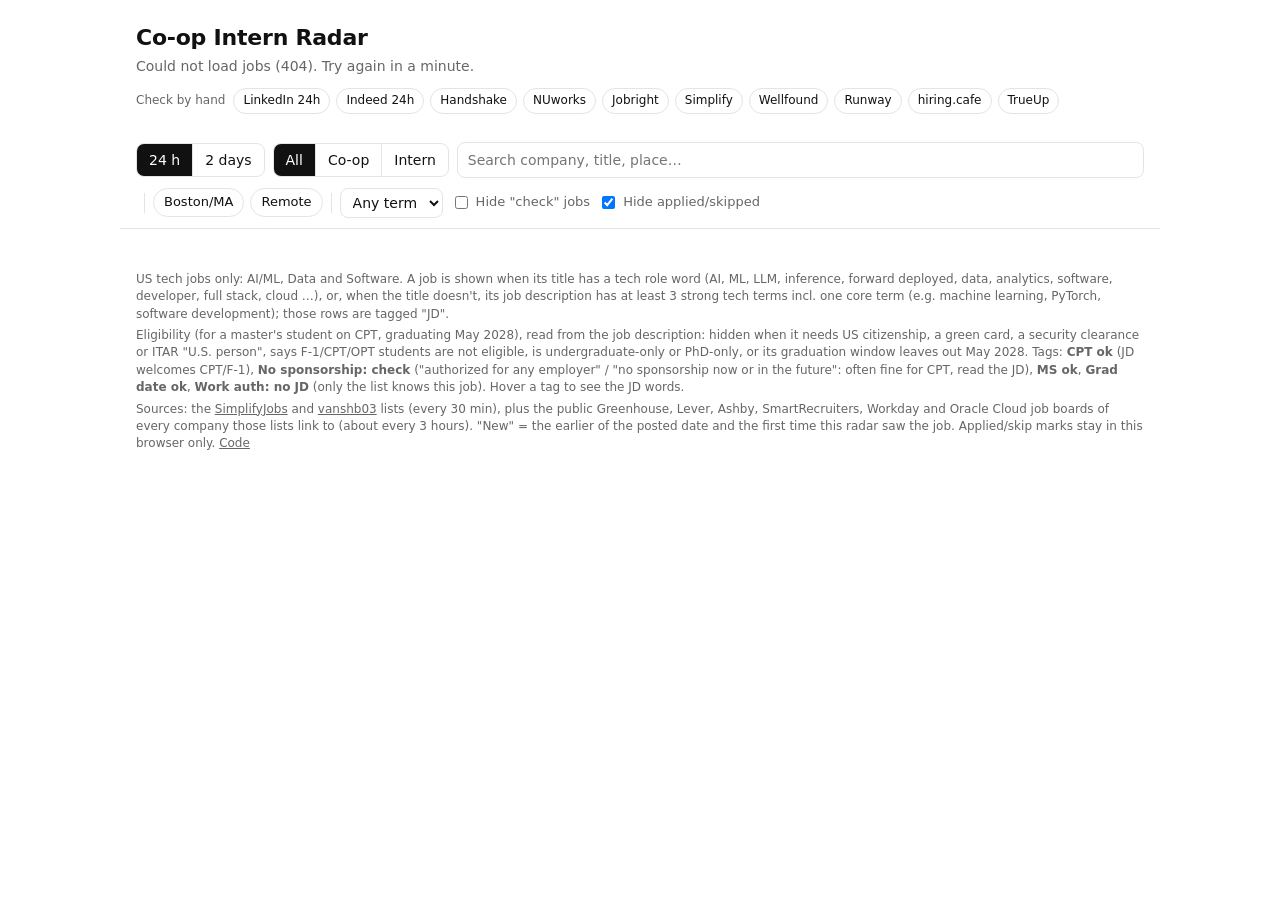
==== site/index.html @ 15f66ba5 "Eligibility filter for a master's student on CPT: citizenship/clearance, degree level, graduation da" ====
<!doctype html>
<html lang="en">
<head>
<meta charset="utf-8">
<meta name="viewport" content="width=device-width, initial-scale=1">
<title>Co-op Intern Radar</title>
<meta name="description" content="US tech (AI/ML, Data, Software) co-op and intern jobs first seen in the last 24 hours, from intern lists and company job boards.">
<link rel="stylesheet" href="style.css">
</head>
<body>
<header class="top">
  <div class="brand">
    <h1>Co-op Intern Radar</h1>
    <p class="sub" id="status">Loading…</p>
  </div>
  <nav class="quick" aria-label="Search these sites yourself">
    <span class="quick-label">Check by hand</span>
    <a href="https://www.linkedin.com/jobs/search/?keywords=co-op%20OR%20intern&location=United%20States&f_TPR=r86400&f_E=1&sortBy=DD" target="_blank" rel="noopener">LinkedIn 24h</a>
    <a href="https://www.indeed.com/jobs?q=co-op+OR+intern&l=United+States&fromage=1&sort=date" target="_blank" rel="noopener">Indeed 24h</a>
    <a href="https://app.joinhandshake.com/login?school=northeastern" target="_blank" rel="noopener">Handshake</a>
    <a href="https://northeastern-csm.symplicity.com/students/" target="_blank" rel="noopener">NUworks</a>
    <a href="https://jobright.ai/jobs" target="_blank" rel="noopener">Jobright</a>
    <a href="https://simplify.jobs/jobs?experience=Internship" target="_blank" rel="noopener">Simplify</a>
    <a href="https://wellfound.com/jobs" target="_blank" rel="noopener">Wellfound</a>
    <a href="https://app.joinrunway.io/" target="_blank" rel="noopener">Runway</a>
    <a href="https://hiring.cafe/" target="_blank" rel="noopener">hiring.cafe</a>
    <a href="https://www.trueup.io/internships" target="_blank" rel="noopener">TrueUp</a>
  </nav>
</header>

<section class="controls" aria-label="Filters">
  <div class="row">
    <div class="seg" role="group" aria-label="Time window" id="win">
      <button data-v="1" class="on">24 h</button><button data-v="2">2 days</button>
    </div>
    <div class="seg" role="group" aria-label="Type" id="kind">
      <button data-v="all" class="on">All</button><button data-v="co-op">Co-op</button><button data-v="intern">Intern</button>
    </div>
    <input id="q" type="search" placeholder="Search company, title, place…" aria-label="Search">
  </div>
  <div class="row">
    <div class="chips" id="fields" aria-label="Field"></div>
    <span class="sep"></span>
    <div class="chips" id="places" aria-label="Place">
      <button data-v="Boston/MA">Boston/MA</button><button data-v="Remote">Remote</button>
    </div>
    <span class="sep"></span>
    <select id="term" aria-label="Term"><option value="">Any term</option></select>
    <label class="tick" title="Hide jobs that say 'no sponsorship / authorized for any employer' or only hint at the degree"><input type="checkbox" id="hideCheck"> Hide "check" jobs</label>
    <label class="tick"><input type="checkbox" id="hideDone" checked> Hide applied/skipped</label>
  </div>
</section>

<main>
  <p class="count" id="count"></p>
  <ol class="jobs" id="jobs"></ol>
  <p class="empty" id="empty" hidden>No jobs match these filters in this window.</p>
</main>

<footer class="foot">
  <p id="health"></p>
  <p>US tech jobs only: AI/ML, Data and Software. A job is shown when its title has a tech role word
  (AI, ML, LLM, inference, forward deployed, data, analytics, software, developer, full stack, cloud …), or, when the
  title doesn't, its job description has at least 3 strong tech terms incl. one core term (e.g. machine learning,
  PyTorch, software development); those rows are tagged "JD".</p>
  <p>Eligibility (for a master's student on CPT, graduating May 2028), read from the job description:
  hidden when it needs US citizenship, a green card, a security clearance or ITAR "U.S. person", says F-1/CPT/OPT
  students are not eligible, is undergraduate-only or PhD-only, or its graduation window leaves out May 2028.
  Tags: <b>CPT ok</b> (JD welcomes CPT/F-1), <b>No sponsorship: check</b> ("authorized for any employer" /
  "no sponsorship now or in the future": often fine for CPT, read the JD), <b>MS ok</b>, <b>Grad date ok</b>,
  <b>Work auth: no JD</b> (only the list knows this job). Hover a tag to see the JD words.</p>
  <p>Sources: the <a href="https://github.com/SimplifyJobs/Summer2027-Internships">SimplifyJobs</a> and
  <a href="https://github.com/vanshb03/Summer2027-Internships">vanshb03</a> lists (every 30 min), plus the public
  Greenhouse, Lever, Ashby, SmartRecruiters, Workday and Oracle Cloud job boards of every company those lists link to (about every 3 hours).
  "New" = the earlier of the posted date and the first time this radar saw the job.
  Applied/skip marks stay in this browser only.
  <a href="https://github.com/dheepakkaran/coop-intern-radar">Code</a></p>
</footer>
<script src="app.js"></script>
</body>
</html>
---- site/style.css ----
:root {
  --bg: #ffffff;
  --fg: #111111;
  --muted: #666666;
  --line: #e4e4e4;
  --soft: #f4f4f4;
  --accent: #111111;
  --on-accent: #ffffff;
  --new: #0a7a3a;
  color-scheme: light;
}
@media (prefers-color-scheme: dark) {
  :root:not([data-theme="light"]) {
    --bg: #0e0e0e; --fg: #ededed; --muted: #9a9a9a; --line: #262626; --soft: #181818;
    --accent: #ededed; --on-accent: #0e0e0e; --new: #4cc07a; color-scheme: dark;
  }
  :root:not([data-theme="light"]) .tag.warn { color: #e0a84a; border-color: #8a6a2a;
  }
}
* { box-sizing: border-box; }
body {
  margin: 0; background: var(--bg); color: var(--fg);
  font: 14px/1.45 system-ui, -apple-system, "Segoe UI", Inter, Roboto, sans-serif;
}
a { color: inherit; }
.top, .controls, main, .foot { max-width: 1040px; margin: 0 auto; padding: 0 16px; }
.top { padding-top: 22px; display: flex; flex-wrap: wrap; gap: 12px 24px; align-items: flex-end; justify-content: space-between; }
h1 { font-size: 22px; margin: 0; letter-spacing: -0.01em; }
.sub { margin: 2px 0 0; color: var(--muted); }
.quick { display: flex; flex-wrap: wrap; gap: 6px; align-items: center; }
.quick-label { color: var(--muted); font-size: 12px; margin-right: 2px; }
.quick a { font-size: 12px; text-decoration: none; border: 1px solid var(--line); border-radius: 999px; padding: 3px 9px; }
.quick a:hover { border-color: var(--fg); }

.controls { margin-top: 18px; display: grid; gap: 10px; position: sticky; top: 0; background: var(--bg); padding-top: 10px; padding-bottom: 10px; border-bottom: 1px solid var(--line); z-index: 2; }
.row { display: flex; flex-wrap: wrap; gap: 8px; align-items: center; }
.seg { display: inline-flex; border: 1px solid var(--line); border-radius: 8px; overflow: hidden; }
.seg button { border: 0; background: transparent; color: var(--fg); padding: 6px 12px; font: inherit; cursor: pointer; }
.seg button + button { border-left: 1px solid var(--line); }
.seg button.on { background: var(--accent); color: var(--on-accent); }
.chips { display: flex; flex-wrap: wrap; gap: 6px; }
.chips button { border: 1px solid var(--line); background: transparent; color: var(--fg); border-radius: 999px; padding: 4px 10px; font: inherit; font-size: 13px; cursor: pointer; }
.chips button.on { background: var(--accent); color: var(--on-accent); border-color: var(--accent); }
.sep { width: 1px; height: 20px; background: var(--line); }
#q { flex: 1 1 220px; min-width: 0; padding: 7px 10px; border: 1px solid var(--line); border-radius: 8px; background: var(--bg); color: var(--fg); font: inherit; }
select { padding: 5px 8px; border: 1px solid var(--line); border-radius: 8px; background: var(--bg); color: var(--fg); font: inherit; }
.tick { display: inline-flex; gap: 5px; align-items: center; color: var(--muted); font-size: 13px; }

.count { color: var(--muted); margin: 14px 0 6px; }
.jobs { list-style: none; margin: 0; padding: 0; }
.job { display: grid; grid-template-columns: 1fr auto; gap: 4px 16px; padding: 12px 0; border-bottom: 1px solid var(--line); }
.job.done { opacity: 0.45; }
.job .t { font-weight: 600; text-decoration: none; }
.job .t:hover { text-decoration: underline; }
.job .c { font-weight: 500; }
.job .meta { color: var(--muted); font-size: 13px; display: flex; flex-wrap: wrap; gap: 4px 10px; }
.tag { display: inline-block; font-size: 11px; padding: 1px 7px; border-radius: 999px; background: var(--soft); border: 1px solid var(--line); }
.tag.jd { border-style: dashed; }
.tag.good { color: var(--new); border-color: var(--new); background: transparent; }
.tag.warn { color: #a15c00; border-color: #d9a441; background: transparent; }
.tag.unk { color: var(--muted); border-style: dotted; background: transparent; }
.tag.coop { background: var(--accent); color: var(--on-accent); border-color: var(--accent); }
.age { font-variant-numeric: tabular-nums; }
.age.fresh { color: var(--new); font-weight: 600; }
.acts { display: flex; gap: 6px; align-items: start; }
.acts button { border: 1px solid var(--line); background: transparent; color: var(--fg); border-radius: 6px; padding: 3px 8px; font: inherit; font-size: 12px; cursor: pointer; }
.acts button.on { background: var(--accent); color: var(--on-accent); border-color: var(--accent); }
.empty { color: var(--muted); padding: 30px 0; text-align: center; }
.foot { color: var(--muted); font-size: 12px; padding-top: 24px; padding-bottom: 40px; }
.foot p { margin: 4px 0; }

@media (max-width: 640px) {
  .job { grid-template-columns: 1fr; }
  .controls { position: static; }
  .sep { display: none; }
}
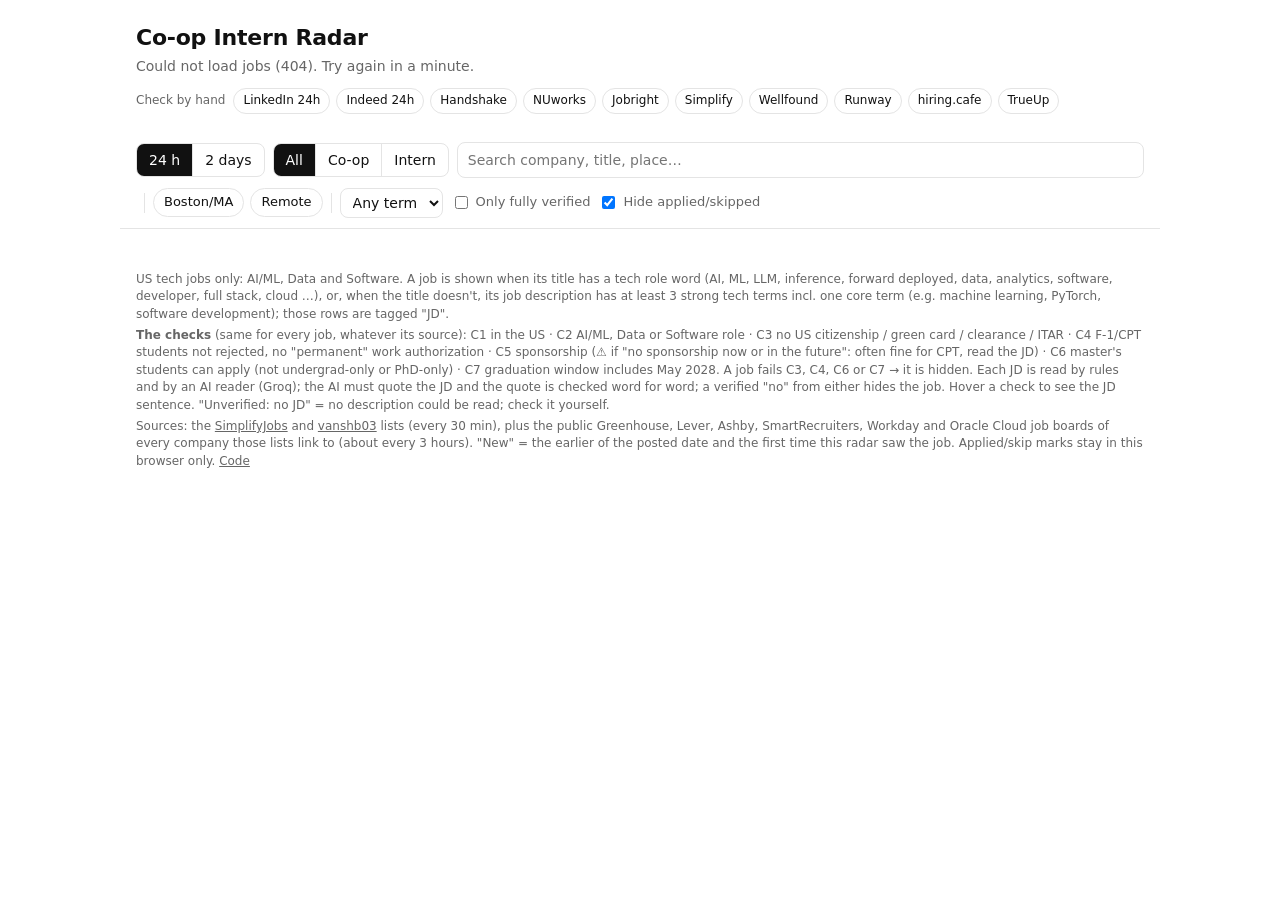
==== commit effbdf4a: "Standard five checks with evidence quotes, AI second reader (Groq, quote-verified), dev/test gold se" ====
--- a/site/index.html
+++ b/site/index.html
@@ -46,7 +46,7 @@
     </div>
     <span class="sep"></span>
     <select id="term" aria-label="Term"><option value="">Any term</option></select>
-    <label class="tick" title="Hide jobs that say 'no sponsorship / authorized for any employer' or only hint at the degree"><input type="checkbox" id="hideCheck"> Hide "check" jobs</label>
+    <label class="tick" title="Show only jobs whose five checks all came back clean (no ⚠, no reader disagreement, JD read)"><input type="checkbox" id="hideCheck"> Only fully verified</label>
     <label class="tick"><input type="checkbox" id="hideDone" checked> Hide applied/skipped</label>
   </div>
 </section>
@@ -63,12 +63,13 @@
   (AI, ML, LLM, inference, forward deployed, data, analytics, software, developer, full stack, cloud …), or, when the
   title doesn't, its job description has at least 3 strong tech terms incl. one core term (e.g. machine learning,
   PyTorch, software development); those rows are tagged "JD".</p>
-  <p>Eligibility (for a master's student on CPT, graduating May 2028), read from the job description:
-  hidden when it needs US citizenship, a green card, a security clearance or ITAR "U.S. person", says F-1/CPT/OPT
-  students are not eligible, is undergraduate-only or PhD-only, or its graduation window leaves out May 2028.
-  Tags: <b>CPT ok</b> (JD welcomes CPT/F-1), <b>No sponsorship: check</b> ("authorized for any employer" /
-  "no sponsorship now or in the future": often fine for CPT, read the JD), <b>MS ok</b>, <b>Grad date ok</b>,
-  <b>Work auth: no JD</b> (only the list knows this job). Hover a tag to see the JD words.</p>
+  <p><b>The checks</b> (same for every job, whatever its source): C1 in the US · C2 AI/ML, Data or Software role ·
+  C3 no US citizenship / green card / clearance / ITAR · C4 F-1/CPT students not rejected, no "permanent" work
+  authorization · C5 sponsorship (⚠ if "no sponsorship now or in the future": often fine for CPT, read the JD) ·
+  C6 master's students can apply (not undergrad-only or PhD-only) · C7 graduation window includes May 2028.
+  A job fails C3, C4, C6 or C7 → it is hidden. Each JD is read by rules and by an AI reader (Groq); the AI must quote
+  the JD and the quote is checked word for word; a verified "no" from either hides the job. Hover a check to see the
+  JD sentence. "Unverified: no JD" = no description could be read; check it yourself.</p>
   <p>Sources: the <a href="https://github.com/SimplifyJobs/Summer2027-Internships">SimplifyJobs</a> and
   <a href="https://github.com/vanshb03/Summer2027-Internships">vanshb03</a> lists (every 30 min), plus the public
   Greenhouse, Lever, Ashby, SmartRecruiters, Workday and Oracle Cloud job boards of every company those lists link to (about every 3 hours).
--- a/site/style.css
+++ b/site/style.css
@@ -58,6 +58,10 @@
 .tag.jd { border-style: dashed; }
 .tag.good { color: var(--new); border-color: var(--new); background: transparent; }
 .tag.warn { color: #a15c00; border-color: #d9a441; background: transparent; }
+.tag.chk { background: transparent; }
+.tag.chk.ok { color: var(--muted); }
+.tag.chk.dis { border-style: dashed; }
+.tag.ai { background: transparent; border-color: var(--fg); }
 .tag.unk { color: var(--muted); border-style: dotted; background: transparent; }
 .tag.coop { background: var(--accent); color: var(--on-accent); border-color: var(--accent); }
 .age { font-variant-numeric: tabular-nums; }
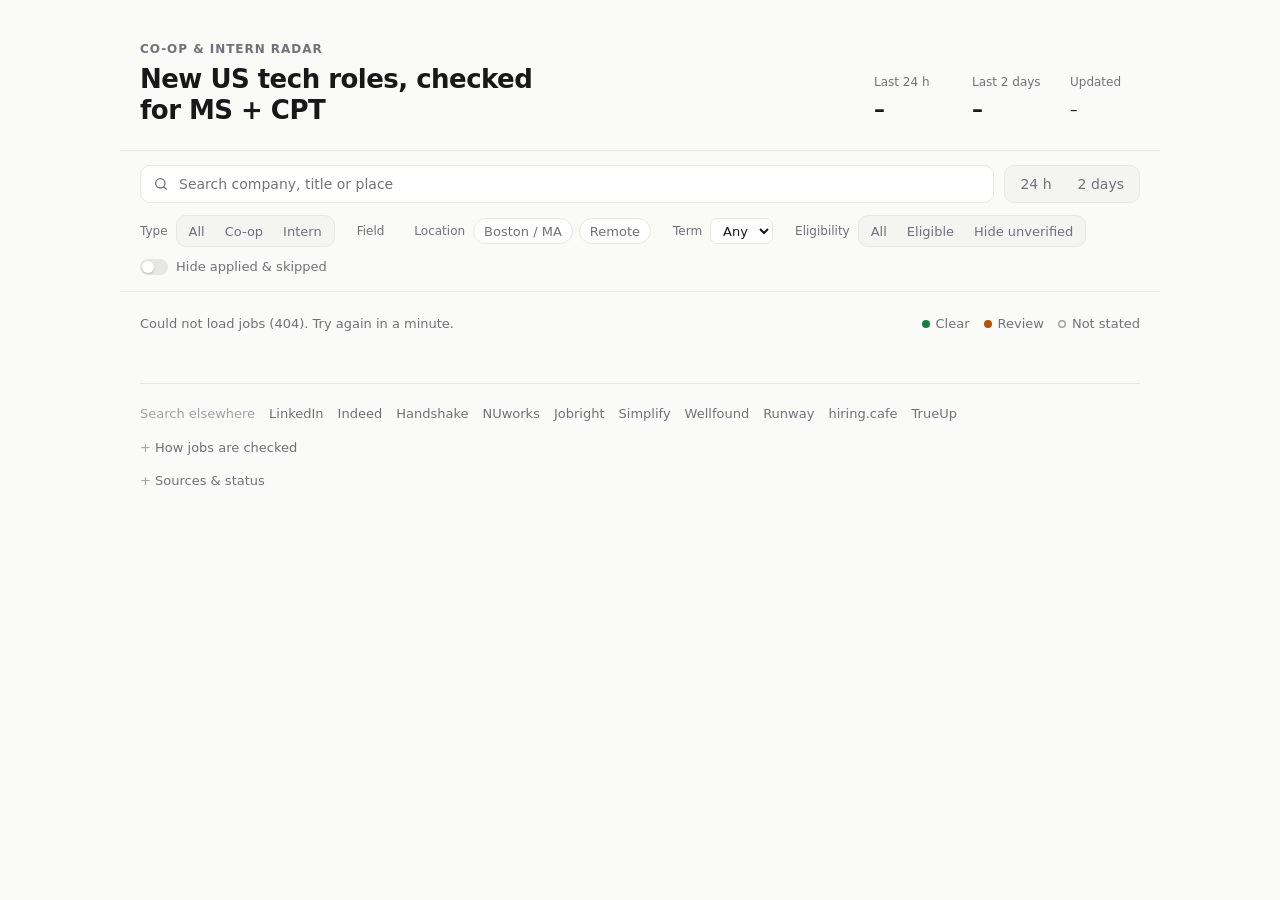
==== commit 12a726e4: "Minimal redesign with grouped checks (work authorization, education) and per-job details; cascade co" ====
--- a/site/index.html
+++ b/site/index.html
@@ -4,79 +4,93 @@
 <meta charset="utf-8">
 <meta name="viewport" content="width=device-width, initial-scale=1">
 <title>Co-op Intern Radar</title>
-<meta name="description" content="US tech (AI/ML, Data, Software) co-op and intern jobs first seen in the last 24 hours, from intern lists and company job boards.">
+<meta name="description" content="US tech co-op and intern jobs first seen in the last 24 hours, checked for a master's student on CPT.">
 <link rel="stylesheet" href="style.css">
 </head>
 <body>
-<header class="top">
-  <div class="brand">
-    <h1>Co-op Intern Radar</h1>
-    <p class="sub" id="status">Loading…</p>
-  </div>
-  <nav class="quick" aria-label="Search these sites yourself">
-    <span class="quick-label">Check by hand</span>
-    <a href="https://www.linkedin.com/jobs/search/?keywords=co-op%20OR%20intern&location=United%20States&f_TPR=r86400&f_E=1&sortBy=DD" target="_blank" rel="noopener">LinkedIn 24h</a>
-    <a href="https://www.indeed.com/jobs?q=co-op+OR+intern&l=United+States&fromage=1&sort=date" target="_blank" rel="noopener">Indeed 24h</a>
-    <a href="https://app.joinhandshake.com/login?school=northeastern" target="_blank" rel="noopener">Handshake</a>
-    <a href="https://northeastern-csm.symplicity.com/students/" target="_blank" rel="noopener">NUworks</a>
-    <a href="https://jobright.ai/jobs" target="_blank" rel="noopener">Jobright</a>
-    <a href="https://simplify.jobs/jobs?experience=Internship" target="_blank" rel="noopener">Simplify</a>
-    <a href="https://wellfound.com/jobs" target="_blank" rel="noopener">Wellfound</a>
-    <a href="https://app.joinrunway.io/" target="_blank" rel="noopener">Runway</a>
-    <a href="https://hiring.cafe/" target="_blank" rel="noopener">hiring.cafe</a>
-    <a href="https://www.trueup.io/internships" target="_blank" rel="noopener">TrueUp</a>
-  </nav>
-</header>
+<div class="wrap">
+  <header class="head">
+    <div class="brand">
+      <p class="eyebrow">Co-op &amp; Intern Radar</p>
+      <h1>New US tech roles, checked for MS&nbsp;+&nbsp;CPT</h1>
+    </div>
+    <dl class="stats" id="stats" aria-live="polite">
+      <div><dt>Last 24 h</dt><dd id="s24">–</dd></div>
+      <div><dt>Last 2 days</dt><dd id="s48">–</dd></div>
+      <div><dt>Updated</dt><dd id="supd">–</dd></div>
+    </dl>
+  </header>
 
-<section class="controls" aria-label="Filters">
-  <div class="row">
-    <div class="seg" role="group" aria-label="Time window" id="win">
-      <button data-v="1" class="on">24 h</button><button data-v="2">2 days</button>
+  <section class="bar" aria-label="Filters">
+    <div class="bar-top">
+      <label class="search">
+        <svg viewBox="0 0 24 24" aria-hidden="true"><circle cx="11" cy="11" r="7"/><path d="m20 20-3.5-3.5"/></svg>
+        <input id="q" type="search" placeholder="Search company, title or place" aria-label="Search">
+      </label>
+      <div class="seg" id="win" role="group" aria-label="Time window">
+        <button data-v="1">24 h</button><button data-v="2">2 days</button>
+      </div>
     </div>
-    <div class="seg" role="group" aria-label="Type" id="kind">
-      <button data-v="all" class="on">All</button><button data-v="co-op">Co-op</button><button data-v="intern">Intern</button>
+    <div class="groups">
+      <div class="group"><span class="glabel">Type</span>
+        <div class="seg sm" id="kind" role="group" aria-label="Type">
+          <button data-v="all">All</button><button data-v="co-op">Co-op</button><button data-v="intern">Intern</button>
+        </div>
+      </div>
+      <div class="group"><span class="glabel">Field</span><div class="chips" id="fields"></div></div>
+      <div class="group"><span class="glabel">Location</span>
+        <div class="chips" id="places"><button data-v="Boston/MA">Boston / MA</button><button data-v="Remote">Remote</button></div>
+      </div>
+      <div class="group"><span class="glabel">Term</span>
+        <select id="term" aria-label="Term"><option value="">Any</option></select>
+      </div>
+      <div class="group"><span class="glabel">Eligibility</span>
+        <div class="seg sm" id="elig" role="group" aria-label="Eligibility">
+          <button data-v="all">All</button><button data-v="eligible">Eligible</button><button data-v="known">Hide unverified</button>
+        </div>
+      </div>
+      <label class="toggle"><input type="checkbox" id="hideDone"><span></span>Hide applied &amp; skipped</label>
     </div>
-    <input id="q" type="search" placeholder="Search company, title, place…" aria-label="Search">
-  </div>
-  <div class="row">
-    <div class="chips" id="fields" aria-label="Field"></div>
-    <span class="sep"></span>
-    <div class="chips" id="places" aria-label="Place">
-      <button data-v="Boston/MA">Boston/MA</button><button data-v="Remote">Remote</button>
-    </div>
-    <span class="sep"></span>
-    <select id="term" aria-label="Term"><option value="">Any term</option></select>
-    <label class="tick" title="Show only jobs whose five checks all came back clean (no ⚠, no reader disagreement, JD read)"><input type="checkbox" id="hideCheck"> Only fully verified</label>
-    <label class="tick"><input type="checkbox" id="hideDone" checked> Hide applied/skipped</label>
-  </div>
-</section>
+  </section>
 
-<main>
-  <p class="count" id="count"></p>
-  <ol class="jobs" id="jobs"></ol>
-  <p class="empty" id="empty" hidden>No jobs match these filters in this window.</p>
-</main>
+  <main>
+    <div class="listhead"><p id="count"></p><p class="legend">
+      <span><i class="dot ok"></i>Clear</span><span><i class="dot warn"></i>Review</span><span><i class="dot unk"></i>Not stated</span>
+    </p></div>
+    <ol class="jobs" id="jobs"></ol>
+    <p class="empty" id="empty" hidden>No jobs match these filters.</p>
+  </main>
 
-<footer class="foot">
-  <p id="health"></p>
-  <p>US tech jobs only: AI/ML, Data and Software. A job is shown when its title has a tech role word
-  (AI, ML, LLM, inference, forward deployed, data, analytics, software, developer, full stack, cloud …), or, when the
-  title doesn't, its job description has at least 3 strong tech terms incl. one core term (e.g. machine learning,
-  PyTorch, software development); those rows are tagged "JD".</p>
-  <p><b>The checks</b> (same for every job, whatever its source): C1 in the US · C2 AI/ML, Data or Software role ·
-  C3 no US citizenship / green card / clearance / ITAR · C4 F-1/CPT students not rejected, no "permanent" work
-  authorization · C5 sponsorship (⚠ if "no sponsorship now or in the future": often fine for CPT, read the JD) ·
-  C6 master's students can apply (not undergrad-only or PhD-only) · C7 graduation window includes May 2028.
-  A job fails C3, C4, C6 or C7 → it is hidden. Each JD is read by rules and by an AI reader (Groq); the AI must quote
-  the JD and the quote is checked word for word; a verified "no" from either hides the job. Hover a check to see the
-  JD sentence. "Unverified: no JD" = no description could be read; check it yourself.</p>
-  <p>Sources: the <a href="https://github.com/SimplifyJobs/Summer2027-Internships">SimplifyJobs</a> and
-  <a href="https://github.com/vanshb03/Summer2027-Internships">vanshb03</a> lists (every 30 min), plus the public
-  Greenhouse, Lever, Ashby, SmartRecruiters, Workday and Oracle Cloud job boards of every company those lists link to (about every 3 hours).
-  "New" = the earlier of the posted date and the first time this radar saw the job.
-  Applied/skip marks stay in this browser only.
-  <a href="https://github.com/dheepakkaran/coop-intern-radar">Code</a></p>
-</footer>
+  <footer class="foot">
+    <nav class="elsewhere" aria-label="Search other sites">
+      <span>Search elsewhere</span>
+      <a href="https://www.linkedin.com/jobs/search/?keywords=co-op%20OR%20intern&location=United%20States&f_TPR=r86400&f_E=1&sortBy=DD" target="_blank" rel="noopener">LinkedIn</a>
+      <a href="https://www.indeed.com/jobs?q=co-op+OR+intern&l=United+States&fromage=1&sort=date" target="_blank" rel="noopener">Indeed</a>
+      <a href="https://app.joinhandshake.com/login?school=northeastern" target="_blank" rel="noopener">Handshake</a>
+      <a href="https://northeastern-csm.symplicity.com/students/" target="_blank" rel="noopener">NUworks</a>
+      <a href="https://jobright.ai/jobs" target="_blank" rel="noopener">Jobright</a>
+      <a href="https://simplify.jobs/jobs?experience=Internship" target="_blank" rel="noopener">Simplify</a>
+      <a href="https://wellfound.com/jobs" target="_blank" rel="noopener">Wellfound</a>
+      <a href="https://app.joinrunway.io/" target="_blank" rel="noopener">Runway</a>
+      <a href="https://hiring.cafe/" target="_blank" rel="noopener">hiring.cafe</a>
+      <a href="https://www.trueup.io/internships" target="_blank" rel="noopener">TrueUp</a>
+    </nav>
+    <details>
+      <summary>How jobs are checked</summary>
+      <div class="how">
+        <div><h3>Scope</h3><p>US locations only. AI/ML, Data and Software roles: a tech word in the title, or strong tech terms in the job description. First seen in the last 24 hours or 2 days.</p></div>
+        <div><h3>Work authorization</h3><p><b>Citizenship</b> no US citizenship, green card, clearance or ITAR "U.S. person". <b>CPT / F-1</b> not rejected, no "permanent" authorization. <b>Sponsorship</b> "no sponsorship now or in the future" is flagged for review: often fine for CPT.</p></div>
+        <div><h3>Education</h3><p><b>Degree</b> master's students can apply (not undergraduate-only or PhD-only). <b>Graduation</b> any stated window includes May 2028.</p></div>
+        <div><h3>Readers</h3><p>Rules read every description; an AI reader quotes the description and each quote is checked word for word. A failed citizenship, CPT, degree or graduation check hides the job. Open <b>Details</b> on a job to see the sentence behind each check.</p></div>
+      </div>
+    </details>
+    <details>
+      <summary>Sources &amp; status</summary>
+      <p id="health" class="health"></p>
+      <p class="health">Lists: <a href="https://github.com/SimplifyJobs/Summer2027-Internships">SimplifyJobs</a>, <a href="https://github.com/vanshb03/Summer2027-Internships">vanshb03</a> (every 30 min). Company boards: Greenhouse, Lever, Ashby, SmartRecruiters, Workday, Oracle Cloud (every ~3 h). Save / Applied / Skip stay in this browser. <a href="https://github.com/dheepakkaran/coop-intern-radar">Code</a></p>
+    </details>
+  </footer>
+</div>
 <script src="app.js"></script>
 </body>
 </html>
--- a/site/style.css
+++ b/site/style.css
@@ -1,80 +1,162 @@
 :root {
-  --bg: #ffffff;
-  --fg: #111111;
-  --muted: #666666;
-  --line: #e4e4e4;
-  --soft: #f4f4f4;
-  --accent: #111111;
+  --bg: #fafaf9;
+  --panel: #ffffff;
+  --fg: #18181b;
+  --muted: #71717a;
+  --faint: #a1a1aa;
+  --line: #e7e7e4;
+  --soft: #f4f4f2;
+  --accent: #18181b;
   --on-accent: #ffffff;
-  --new: #0a7a3a;
+  --ok: #15803d;
+  --ok-bg: #f0fdf4;
+  --warn: #b45309;
+  --warn-bg: #fffbeb;
+  --unk: #a1a1aa;
+  --radius: 10px;
   color-scheme: light;
 }
 @media (prefers-color-scheme: dark) {
   :root:not([data-theme="light"]) {
-    --bg: #0e0e0e; --fg: #ededed; --muted: #9a9a9a; --line: #262626; --soft: #181818;
-    --accent: #ededed; --on-accent: #0e0e0e; --new: #4cc07a; color-scheme: dark;
-  }
-  :root:not([data-theme="light"]) .tag.warn { color: #e0a84a; border-color: #8a6a2a;
+    --bg: #0c0c0d; --panel: #141416; --fg: #f4f4f5; --muted: #a1a1aa; --faint: #71717a; --line: #26262a;
+    --soft: #1c1c20; --accent: #f4f4f5; --on-accent: #0c0c0d; --ok: #4ade80; --ok-bg: #0f2418;
+    --warn: #fbbf24; --warn-bg: #2a1f0a; --unk: #52525b; color-scheme: dark;
   }
 }
+:root[data-theme="dark"] {
+  --bg: #0c0c0d; --panel: #141416; --fg: #f4f4f5; --muted: #a1a1aa; --faint: #71717a; --line: #26262a;
+  --soft: #1c1c20; --accent: #f4f4f5; --on-accent: #0c0c0d; --ok: #4ade80; --ok-bg: #0f2418;
+  --warn: #fbbf24; --warn-bg: #2a1f0a; --unk: #52525b; color-scheme: dark;
+}
+
 * { box-sizing: border-box; }
+html { -webkit-text-size-adjust: 100%; }
 body {
   margin: 0; background: var(--bg); color: var(--fg);
-  font: 14px/1.45 system-ui, -apple-system, "Segoe UI", Inter, Roboto, sans-serif;
+  font: 14px/1.5 Inter, ui-sans-serif, system-ui, -apple-system, "Segoe UI", Roboto, sans-serif;
+  -webkit-font-smoothing: antialiased;
 }
 a { color: inherit; }
-.top, .controls, main, .foot { max-width: 1040px; margin: 0 auto; padding: 0 16px; }
-.top { padding-top: 22px; display: flex; flex-wrap: wrap; gap: 12px 24px; align-items: flex-end; justify-content: space-between; }
-h1 { font-size: 22px; margin: 0; letter-spacing: -0.01em; }
-.sub { margin: 2px 0 0; color: var(--muted); }
-.quick { display: flex; flex-wrap: wrap; gap: 6px; align-items: center; }
-.quick-label { color: var(--muted); font-size: 12px; margin-right: 2px; }
-.quick a { font-size: 12px; text-decoration: none; border: 1px solid var(--line); border-radius: 999px; padding: 3px 9px; }
-.quick a:hover { border-color: var(--fg); }
+button, input, select { font: inherit; color: inherit; }
+.wrap { max-width: 1040px; margin: 0 auto; padding: 0 20px; }
 
-.controls { margin-top: 18px; display: grid; gap: 10px; position: sticky; top: 0; background: var(--bg); padding-top: 10px; padding-bottom: 10px; border-bottom: 1px solid var(--line); z-index: 2; }
-.row { display: flex; flex-wrap: wrap; gap: 8px; align-items: center; }
-.seg { display: inline-flex; border: 1px solid var(--line); border-radius: 8px; overflow: hidden; }
-.seg button { border: 0; background: transparent; color: var(--fg); padding: 6px 12px; font: inherit; cursor: pointer; }
-.seg button + button { border-left: 1px solid var(--line); }
-.seg button.on { background: var(--accent); color: var(--on-accent); }
-.chips { display: flex; flex-wrap: wrap; gap: 6px; }
-.chips button { border: 1px solid var(--line); background: transparent; color: var(--fg); border-radius: 999px; padding: 4px 10px; font: inherit; font-size: 13px; cursor: pointer; }
+/* header */
+.head { display: flex; flex-wrap: wrap; gap: 20px 40px; align-items: flex-end; justify-content: space-between; padding: 40px 0 24px; }
+.eyebrow { margin: 0 0 6px; font-size: 12px; letter-spacing: .08em; text-transform: uppercase; color: var(--muted); font-weight: 600; }
+h1 { margin: 0; font-size: 26px; line-height: 1.2; letter-spacing: -0.02em; font-weight: 650; max-width: 22ch; }
+.stats { display: flex; gap: 28px; margin: 0; }
+.stats div { min-width: 70px; }
+.stats dt { font-size: 12px; color: var(--muted); }
+.stats dd { margin: 2px 0 0; font-size: 22px; font-weight: 650; letter-spacing: -0.02em; font-variant-numeric: tabular-nums; }
+.stats div:last-child dd { font-size: 15px; font-weight: 500; padding-top: 6px; }
+
+/* filter bar */
+.bar { position: sticky; top: 0; z-index: 5; background: var(--bg);
+  border-top: 1px solid var(--line); border-bottom: 1px solid var(--line); padding: 14px 20px; margin: 0 -20px; }
+.bar-top { display: flex; gap: 10px; align-items: center; }
+.search { flex: 1; min-width: 0; display: flex; align-items: center; gap: 8px; height: 38px; padding: 0 12px; background: var(--panel);
+  border: 1px solid var(--line); border-radius: var(--radius); }
+.search:focus-within { border-color: var(--faint); }
+.search svg { width: 16px; height: 16px; fill: none; stroke: var(--muted); stroke-width: 2; stroke-linecap: round; flex: none; }
+.search input { flex: 1; min-width: 0; border: 0; outline: 0; background: transparent; height: 100%; }
+.groups { display: flex; flex-wrap: wrap; gap: 10px 22px; align-items: center; margin-top: 12px; }
+.group { display: flex; align-items: center; gap: 8px; }
+.glabel { font-size: 12px; color: var(--muted); font-weight: 500; }
+
+.seg { display: inline-flex; padding: 3px; gap: 2px; background: var(--soft); border-radius: var(--radius); border: 1px solid var(--line); flex: none; }
+.seg button { border: 0; background: transparent; padding: 0 12px; height: 30px; border-radius: 7px; cursor: pointer; color: var(--muted); font-weight: 500; }
+.seg.sm button { height: 24px; padding: 0 9px; font-size: 13px; }
+.seg button.on { background: var(--panel); color: var(--fg); box-shadow: 0 1px 2px rgb(0 0 0 / .08), 0 0 0 1px var(--line); }
+.chips { display: flex; gap: 6px; flex-wrap: wrap; }
+.chips button { height: 26px; padding: 0 10px; border: 1px solid var(--line); background: var(--panel); border-radius: 999px; cursor: pointer; color: var(--muted); font-size: 13px; }
 .chips button.on { background: var(--accent); color: var(--on-accent); border-color: var(--accent); }
-.sep { width: 1px; height: 20px; background: var(--line); }
-#q { flex: 1 1 220px; min-width: 0; padding: 7px 10px; border: 1px solid var(--line); border-radius: 8px; background: var(--bg); color: var(--fg); font: inherit; }
-select { padding: 5px 8px; border: 1px solid var(--line); border-radius: 8px; background: var(--bg); color: var(--fg); font: inherit; }
-.tick { display: inline-flex; gap: 5px; align-items: center; color: var(--muted); font-size: 13px; }
+select { height: 26px; padding: 0 8px; border: 1px solid var(--line); border-radius: 7px; background: var(--panel); font-size: 13px; }
+.toggle { display: inline-flex; align-items: center; gap: 8px; font-size: 13px; color: var(--muted); cursor: pointer; position: relative; }
+.toggle input { position: absolute; opacity: 0; width: 1px; height: 1px; }
+.toggle span { width: 28px; height: 16px; border-radius: 999px; background: var(--line); position: relative; transition: background .15s; }
+.toggle span::after { content: ""; position: absolute; top: 2px; left: 2px; width: 12px; height: 12px; border-radius: 50%; background: var(--panel); transition: transform .15s; box-shadow: 0 1px 2px rgb(0 0 0 / .2); }
+.toggle input:checked + span { background: var(--accent); }
+.toggle input:checked + span::after { transform: translateX(12px); }
+.toggle input:focus-visible + span { outline: 2px solid var(--faint); outline-offset: 2px; }
 
-.count { color: var(--muted); margin: 14px 0 6px; }
-.jobs { list-style: none; margin: 0; padding: 0; }
-.job { display: grid; grid-template-columns: 1fr auto; gap: 4px 16px; padding: 12px 0; border-bottom: 1px solid var(--line); }
-.job.done { opacity: 0.45; }
-.job .t { font-weight: 600; text-decoration: none; }
-.job .t:hover { text-decoration: underline; }
-.job .c { font-weight: 500; }
-.job .meta { color: var(--muted); font-size: 13px; display: flex; flex-wrap: wrap; gap: 4px 10px; }
-.tag { display: inline-block; font-size: 11px; padding: 1px 7px; border-radius: 999px; background: var(--soft); border: 1px solid var(--line); }
-.tag.jd { border-style: dashed; }
-.tag.good { color: var(--new); border-color: var(--new); background: transparent; }
-.tag.warn { color: #a15c00; border-color: #d9a441; background: transparent; }
-.tag.chk { background: transparent; }
-.tag.chk.ok { color: var(--muted); }
-.tag.chk.dis { border-style: dashed; }
-.tag.ai { background: transparent; border-color: var(--fg); }
-.tag.unk { color: var(--muted); border-style: dotted; background: transparent; }
-.tag.coop { background: var(--accent); color: var(--on-accent); border-color: var(--accent); }
-.age { font-variant-numeric: tabular-nums; }
-.age.fresh { color: var(--new); font-weight: 600; }
-.acts { display: flex; gap: 6px; align-items: start; }
-.acts button { border: 1px solid var(--line); background: transparent; color: var(--fg); border-radius: 6px; padding: 3px 8px; font: inherit; font-size: 12px; cursor: pointer; }
-.acts button.on { background: var(--accent); color: var(--on-accent); border-color: var(--accent); }
-.empty { color: var(--muted); padding: 30px 0; text-align: center; }
-.foot { color: var(--muted); font-size: 12px; padding-top: 24px; padding-bottom: 40px; }
-.foot p { margin: 4px 0; }
+/* list */
+.listhead { display: flex; justify-content: space-between; align-items: center; gap: 12px; flex-wrap: wrap; margin: 22px 0 10px; }
+.listhead p { margin: 0; color: var(--muted); font-size: 13px; }
+.legend { display: flex; gap: 14px; }
+.legend span { display: inline-flex; align-items: center; gap: 6px; }
+.jobs { list-style: none; margin: 0; padding: 0; display: grid; gap: 10px; }
+.job { background: var(--panel); border: 1px solid var(--line); border-radius: 14px; padding: 16px 18px; transition: border-color .15s; min-width: 0; }
+.job:hover { border-color: var(--faint); }
+.job.done { opacity: .5; }
+.top { display: flex; justify-content: space-between; gap: 12px; align-items: baseline; }
+.co { font-size: 13px; color: var(--muted); font-weight: 500; }
+.age { font-size: 12px; color: var(--faint); font-variant-numeric: tabular-nums; margin-left: 8px; }
+.age.fresh { color: var(--ok); font-weight: 600; }
+.title { display: block; margin: 2px 0 6px; font-size: 16px; font-weight: 600; letter-spacing: -0.01em; text-decoration: none; line-height: 1.35; overflow-wrap: anywhere; }
+.title:hover { text-decoration: underline; text-underline-offset: 3px; }
+.meta { display: flex; flex-wrap: wrap; gap: 6px 12px; align-items: center; color: var(--muted); font-size: 13px; }
+.meta .pill { padding: 0 8px; border-radius: 6px; background: var(--soft); color: var(--fg); font-size: 12px; line-height: 22px; }
+.meta .pill.coop { background: var(--accent); color: var(--on-accent); }
+
+.badge { flex: none; display: inline-flex; align-items: center; gap: 6px; font-size: 12px; font-weight: 600; padding: 2px 9px; border-radius: 999px; }
+.badge.ok { color: var(--ok); background: var(--ok-bg); }
+.badge.warn { color: var(--warn); background: var(--warn-bg); }
+.badge.unk { color: var(--muted); background: var(--soft); }
+
+.checks { display: flex; flex-wrap: wrap; gap: 8px 26px; margin-top: 12px; padding-top: 12px; border-top: 1px dashed var(--line); }
+.cg { display: flex; align-items: center; gap: 12px; flex-wrap: wrap; }
+.cg-name { font-size: 11px; letter-spacing: .06em; text-transform: uppercase; color: var(--faint); font-weight: 600; }
+.ck { display: inline-flex; align-items: center; gap: 6px; font-size: 13px; color: var(--muted); }
+.dot { width: 8px; height: 8px; border-radius: 50%; display: inline-block; flex: none; }
+.dot.ok { background: var(--ok); }
+.dot.warn { background: var(--warn); }
+.dot.unk { background: transparent; box-shadow: inset 0 0 0 1.5px var(--unk); }
+
+.bottom { display: flex; justify-content: space-between; align-items: center; gap: 12px; margin-top: 12px; }
+.more { border: 0; background: transparent; padding: 0; color: var(--muted); font-size: 13px; cursor: pointer; display: inline-flex; gap: 6px; align-items: center; }
+.more:hover { color: var(--fg); }
+.more svg { width: 12px; height: 12px; fill: none; stroke: currentColor; stroke-width: 2.2; transition: transform .15s; }
+.job.open .more svg { transform: rotate(180deg); }
+.acts { display: flex; gap: 4px; }
+.acts button { border: 1px solid transparent; background: transparent; padding: 0 10px; height: 28px; border-radius: 7px; cursor: pointer; color: var(--muted); font-size: 13px; }
+.acts button:hover { background: var(--soft); color: var(--fg); }
+.acts button.on { background: var(--accent); color: var(--on-accent); }
+
+.detail { display: none; margin-top: 12px; padding: 14px; border-radius: var(--radius); background: var(--soft); }
+.job.open .detail { display: grid; gap: 14px; }
+.dsec h4 { margin: 0 0 6px; font-size: 11px; letter-spacing: .06em; text-transform: uppercase; color: var(--faint); font-weight: 600; }
+.drow { display: grid; grid-template-columns: 110px 1fr; gap: 10px; padding: 5px 0; border-top: 1px solid var(--line); font-size: 13px; }
+.drow:first-of-type { border-top: 0; }
+.drow b { font-weight: 500; display: inline-flex; gap: 6px; align-items: center; }
+.drow q { color: var(--muted); }
+.drow .v { color: var(--fg); }
+.drow .why { display: block; color: var(--muted); margin-top: 2px; overflow-wrap: anywhere; }
+.dfoot { margin: 0; font-size: 12px; color: var(--muted); }
+
+.empty { color: var(--muted); padding: 60px 0; text-align: center; }
+
+/* footer */
+.foot { margin: 40px 0 60px; border-top: 1px solid var(--line); padding-top: 20px; display: grid; gap: 14px; }
+.elsewhere { display: flex; flex-wrap: wrap; gap: 6px 14px; font-size: 13px; color: var(--muted); }
+.elsewhere span { color: var(--faint); }
+.elsewhere a { text-decoration: none; }
+.elsewhere a:hover { color: var(--fg); text-decoration: underline; }
+details summary { cursor: pointer; font-size: 13px; color: var(--muted); list-style: none; }
+details summary::-webkit-details-marker { display: none; }
+details summary::before { content: "+ "; color: var(--faint); }
+details[open] summary::before { content: "– "; }
+.how { display: grid; grid-template-columns: repeat(auto-fit, minmax(220px, 1fr)); gap: 18px; margin-top: 12px; }
+.how h3 { margin: 0 0 4px; font-size: 13px; }
+.how p, .health { margin: 0; color: var(--muted); font-size: 13px; }
+.health { margin-top: 10px; }
 
 @media (max-width: 640px) {
-  .job { grid-template-columns: 1fr; }
-  .controls { position: static; }
-  .sep { display: none; }
+  .wrap { padding: 0 16px; }
+  .bar { margin: 0 -16px; padding: 12px 16px; position: static; }
+  .head { padding-top: 28px; }
+  h1 { font-size: 22px; }
+  .stats { gap: 18px; }
+  .stats dd { font-size: 18px; }
+  .drow { grid-template-columns: 1fr; gap: 2px; }
+  .bottom { flex-wrap: wrap; }
 }
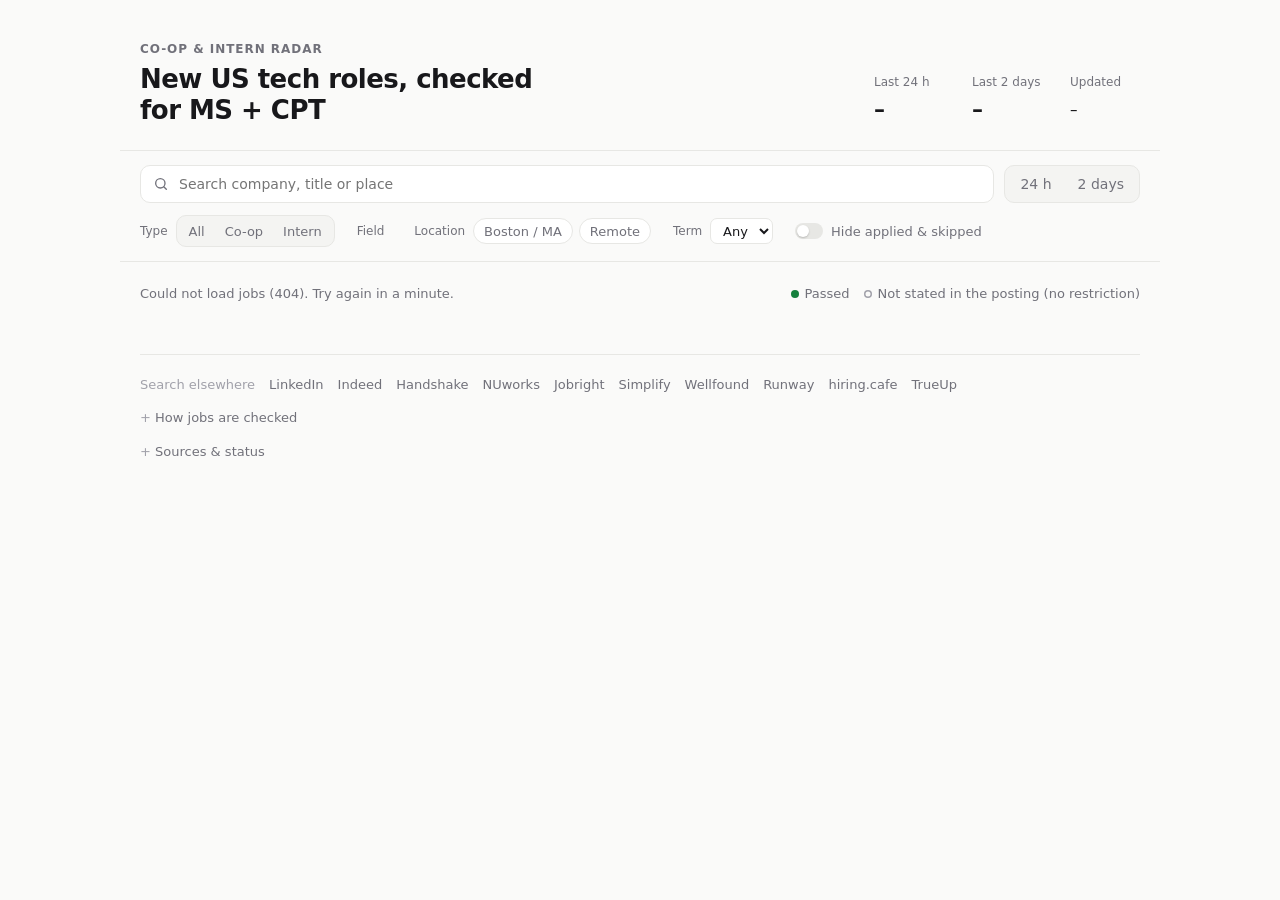
==== commit 275204c9: "Strict list: only jobs that pass every check; catch 'ability to obtain a ... clearance' and two unde" ====
--- a/site/index.html
+++ b/site/index.html
@@ -44,18 +44,13 @@
       <div class="group"><span class="glabel">Term</span>
         <select id="term" aria-label="Term"><option value="">Any</option></select>
       </div>
-      <div class="group"><span class="glabel">Eligibility</span>
-        <div class="seg sm" id="elig" role="group" aria-label="Eligibility">
-          <button data-v="all">All</button><button data-v="eligible">Eligible</button><button data-v="known">Hide unverified</button>
-        </div>
-      </div>
       <label class="toggle"><input type="checkbox" id="hideDone"><span></span>Hide applied &amp; skipped</label>
     </div>
   </section>
 
   <main>
     <div class="listhead"><p id="count"></p><p class="legend">
-      <span><i class="dot ok"></i>Clear</span><span><i class="dot warn"></i>Review</span><span><i class="dot unk"></i>Not stated</span>
+      <span><i class="dot ok"></i>Passed</span><span><i class="dot unk"></i>Not stated in the posting (no restriction)</span>
     </p></div>
     <ol class="jobs" id="jobs"></ol>
     <p class="empty" id="empty" hidden>No jobs match these filters.</p>
@@ -79,9 +74,9 @@
       <summary>How jobs are checked</summary>
       <div class="how">
         <div><h3>Scope</h3><p>US locations only. AI/ML, Data and Software roles: a tech word in the title, or strong tech terms in the job description. First seen in the last 24 hours or 2 days.</p></div>
-        <div><h3>Work authorization</h3><p><b>Citizenship</b> no US citizenship, green card, clearance or ITAR "U.S. person". <b>CPT / F-1</b> not rejected, no "permanent" authorization. <b>Sponsorship</b> "no sponsorship now or in the future" is flagged for review: often fine for CPT.</p></div>
+        <div><h3>Work authorization</h3><p><b>Citizenship</b> no US citizenship, green card, clearance or ITAR "U.S. person". <b>CPT / F-1</b> not rejected, no "permanent" authorization. <b>Sponsorship</b> no "no sponsorship now or in the future" line.</p></div>
         <div><h3>Education</h3><p><b>Degree</b> master's students can apply (not undergraduate-only or PhD-only). <b>Graduation</b> any stated window includes May 2028.</p></div>
-        <div><h3>Readers</h3><p>Rules read every description; an AI reader quotes the description and each quote is checked word for word. A failed citizenship, CPT, degree or graduation check hides the job. Open <b>Details</b> on a job to see the sentence behind each check.</p></div>
+        <div><h3>Only clean matches</h3><p>A job is listed only when every check passes. Hidden: any failed check, "no sponsorship now or in the future", "bachelor's preferred", readers that disagree, and postings whose description could not be read. Open <b>Details</b> on a job to see the sentence behind each check.</p></div>
       </div>
     </details>
     <details>
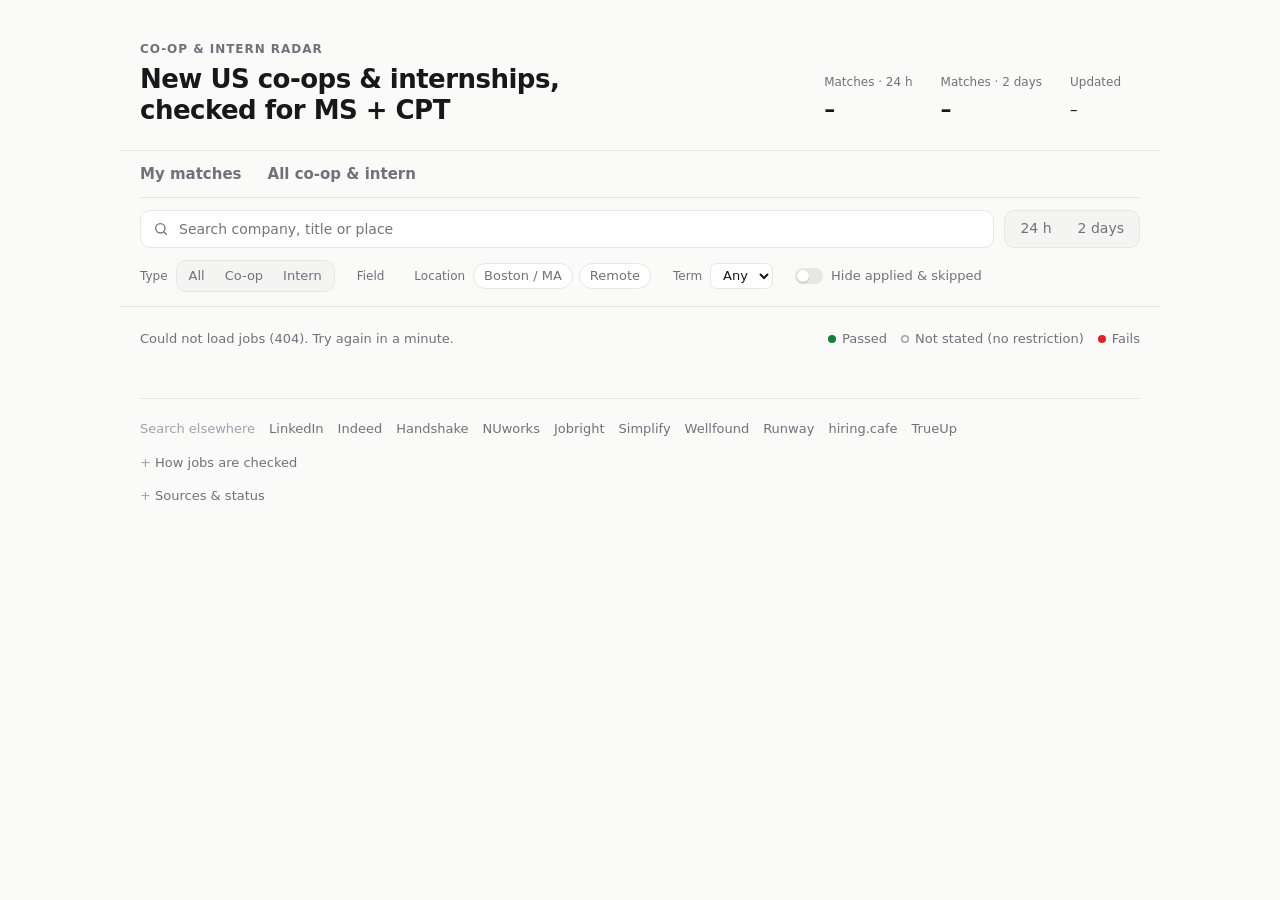
==== commit 3c28cc9b: "Two views: My matches (every check passes) and All co-op & intern (with the reason a role isn't a ma" ====
--- a/site/index.html
+++ b/site/index.html
@@ -12,16 +12,20 @@
   <header class="head">
     <div class="brand">
       <p class="eyebrow">Co-op &amp; Intern Radar</p>
-      <h1>New US tech roles, checked for MS&nbsp;+&nbsp;CPT</h1>
+      <h1>New US co-ops &amp; internships, checked for MS&nbsp;+&nbsp;CPT</h1>
     </div>
     <dl class="stats" id="stats" aria-live="polite">
-      <div><dt>Last 24 h</dt><dd id="s24">–</dd></div>
-      <div><dt>Last 2 days</dt><dd id="s48">–</dd></div>
+      <div><dt>Matches · 24 h</dt><dd id="s24">–</dd></div>
+      <div><dt>Matches · 2 days</dt><dd id="s48">–</dd></div>
       <div><dt>Updated</dt><dd id="supd">–</dd></div>
     </dl>
   </header>
 
   <section class="bar" aria-label="Filters">
+    <div class="views" id="view" role="tablist" aria-label="View">
+      <button data-v="match" role="tab">My matches <span id="vmatch"></span></button>
+      <button data-v="all" role="tab">All co-op &amp; intern <span id="vall"></span></button>
+    </div>
     <div class="bar-top">
       <label class="search">
         <svg viewBox="0 0 24 24" aria-hidden="true"><circle cx="11" cy="11" r="7"/><path d="m20 20-3.5-3.5"/></svg>
@@ -50,7 +54,7 @@
 
   <main>
     <div class="listhead"><p id="count"></p><p class="legend">
-      <span><i class="dot ok"></i>Passed</span><span><i class="dot unk"></i>Not stated in the posting (no restriction)</span>
+      <span><i class="dot ok"></i>Passed</span><span><i class="dot unk"></i>Not stated (no restriction)</span><span><i class="dot bad"></i>Fails</span>
     </p></div>
     <ol class="jobs" id="jobs"></ol>
     <p class="empty" id="empty" hidden>No jobs match these filters.</p>
@@ -74,9 +78,9 @@
       <summary>How jobs are checked</summary>
       <div class="how">
         <div><h3>Scope</h3><p>US locations only. AI/ML, Data and Software roles: a tech word in the title, or strong tech terms in the job description. First seen in the last 24 hours or 2 days.</p></div>
-        <div><h3>Work authorization</h3><p><b>Citizenship</b> no US citizenship, green card, clearance or ITAR "U.S. person". <b>CPT / F-1</b> not rejected, no "permanent" authorization. <b>Sponsorship</b> no "no sponsorship now or in the future" line.</p></div>
+        <div><h3>Work authorization</h3><p><b>Citizenship</b> no US citizenship, green card, clearance or ITAR "U.S. person". <b>CPT / F-1</b> not rejected, no "permanent" authorization. <b>Work authorization</b> "must be authorized to work / no sponsorship" is fine: CPT or OPT is work authorization.</p></div>
         <div><h3>Education</h3><p><b>Degree</b> master's students can apply (not undergraduate-only or PhD-only). <b>Graduation</b> any stated window includes May 2028.</p></div>
-        <div><h3>Only clean matches</h3><p>A job is listed only when every check passes. Hidden: any failed check, "no sponsorship now or in the future", "bachelor's preferred", readers that disagree, and postings whose description could not be read. Open <b>Details</b> on a job to see the sentence behind each check.</p></div>
+        <div><h3>Only clean matches</h3><p>A job is listed only when every check passes. Hidden: US citizenship / green card / clearance only, CPT/OPT rejected or "permanent" authorization, undergraduate- or PhD-only, a graduation window without May 2028, "bachelor's preferred", readers that disagree, and postings whose description could not be read. Open <b>Details</b> on a job to see the sentence behind each check.</p></div>
       </div>
     </details>
     <details>
--- a/site/style.css
+++ b/site/style.css
@@ -43,7 +43,7 @@
 /* header */
 .head { display: flex; flex-wrap: wrap; gap: 20px 40px; align-items: flex-end; justify-content: space-between; padding: 40px 0 24px; }
 .eyebrow { margin: 0 0 6px; font-size: 12px; letter-spacing: .08em; text-transform: uppercase; color: var(--muted); font-weight: 600; }
-h1 { margin: 0; font-size: 26px; line-height: 1.2; letter-spacing: -0.02em; font-weight: 650; max-width: 22ch; }
+h1 { margin: 0; font-size: 26px; line-height: 1.2; letter-spacing: -0.02em; font-weight: 650; max-width: 30ch; }
 .stats { display: flex; gap: 28px; margin: 0; }
 .stats div { min-width: 70px; }
 .stats dt { font-size: 12px; color: var(--muted); }
@@ -53,6 +53,11 @@
 /* filter bar */
 .bar { position: sticky; top: 0; z-index: 5; background: var(--bg);
   border-top: 1px solid var(--line); border-bottom: 1px solid var(--line); padding: 14px 20px; margin: 0 -20px; }
+.views { display: flex; gap: 22px; margin: -2px 0 12px; border-bottom: 1px solid var(--line); }
+.views button { border: 0; background: transparent; padding: 0 0 10px; margin-bottom: -1px; cursor: pointer; color: var(--muted);
+  font-weight: 600; font-size: 15px; border-bottom: 2px solid transparent; }
+.views button.on { color: var(--fg); border-bottom-color: var(--fg); }
+.views button span { font-weight: 500; color: var(--faint); margin-left: 4px; font-variant-numeric: tabular-nums; }
 .bar-top { display: flex; gap: 10px; align-items: center; }
 .search { flex: 1; min-width: 0; display: flex; align-items: center; gap: 8px; height: 38px; padding: 0 12px; background: var(--panel);
   border: 1px solid var(--line); border-radius: var(--radius); }
@@ -111,6 +116,8 @@
 .dot.ok { background: var(--ok); }
 .dot.warn { background: var(--warn); }
 .dot.unk { background: transparent; box-shadow: inset 0 0 0 1.5px var(--unk); }
+.dot.bad { background: #dc2626; }
+.badge.no { color: var(--muted); background: var(--soft); font-weight: 500; max-width: 46ch; overflow: hidden; text-overflow: ellipsis; white-space: nowrap; }
 
 .bottom { display: flex; justify-content: space-between; align-items: center; gap: 12px; margin-top: 12px; }
 .more { border: 0; background: transparent; padding: 0; color: var(--muted); font-size: 13px; cursor: pointer; display: inline-flex; gap: 6px; align-items: center; }
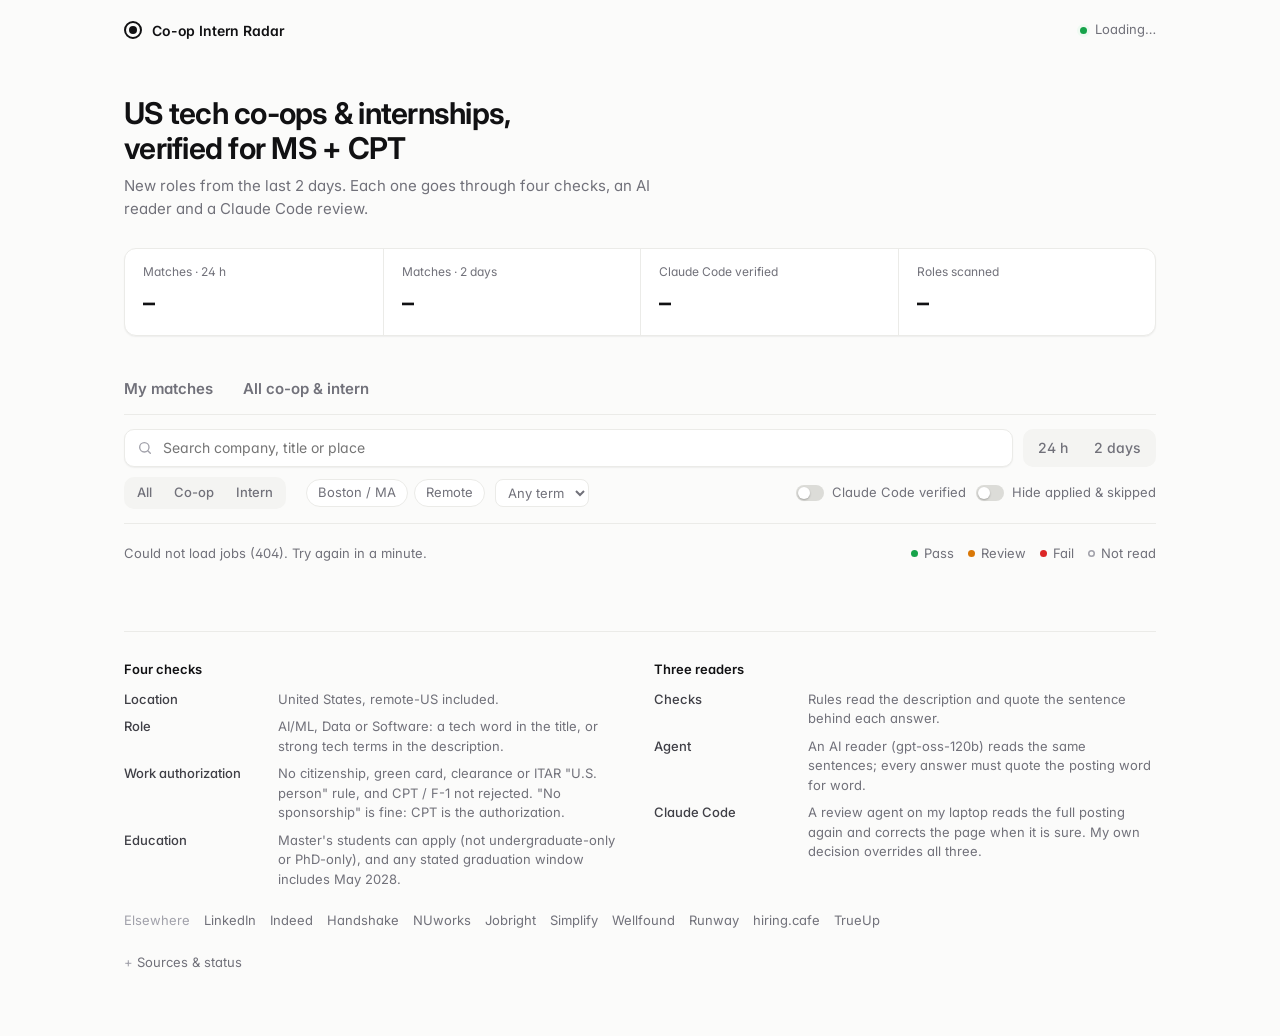
==== commit 229d7aef: "Minimal dashboard: four check categories (location, role, work authorization, education) and a verif" ====
--- a/site/index.html
+++ b/site/index.html
@@ -4,29 +4,38 @@
 <meta charset="utf-8">
 <meta name="viewport" content="width=device-width, initial-scale=1">
 <title>Co-op Intern Radar</title>
-<meta name="description" content="US tech co-op and intern jobs first seen in the last 24 hours, checked for a master's student on CPT.">
+<meta name="description" content="New US tech co-ops and internships, checked for a master's student on CPT and verified by a Claude Code review agent.">
+<link rel="preconnect" href="https://fonts.googleapis.com">
+<link rel="preconnect" href="https://fonts.gstatic.com" crossorigin>
+<link rel="stylesheet" href="https://fonts.googleapis.com/css2?family=Inter:wght@400;500;600;700&display=swap">
 <link rel="stylesheet" href="style.css">
 </head>
 <body>
 <div class="wrap">
-  <header class="head">
-    <div class="brand">
-      <p class="eyebrow">Co-op &amp; Intern Radar</p>
-      <h1>New US co-ops &amp; internships, checked for MS&nbsp;+&nbsp;CPT</h1>
-    </div>
-    <dl class="stats" id="stats" aria-live="polite">
-      <div><dt>Matches · 24 h</dt><dd id="s24">–</dd></div>
-      <div><dt>Matches · 2 days</dt><dd id="s48">–</dd></div>
-      <div><dt>Updated</dt><dd id="supd">–</dd></div>
-    </dl>
+  <header class="nav">
+    <div class="logo"><span class="mark" aria-hidden="true"></span>Co-op Intern Radar</div>
+    <div class="live"><i></i><span id="supd">Loading…</span></div>
   </header>
 
-  <section class="bar" aria-label="Filters">
-    <div class="views" id="view" role="tablist" aria-label="View">
-      <button data-v="match" role="tab">My matches <span id="vmatch"></span></button>
-      <button data-v="all" role="tab">All co-op &amp; intern <span id="vall"></span></button>
-    </div>
-    <div class="bar-top">
+  <section class="hero">
+    <h1>US tech co-ops &amp; internships, verified for MS&nbsp;+&nbsp;CPT</h1>
+    <p class="sub">New roles from the last 2 days. Each one goes through four checks, an AI reader and a Claude&nbsp;Code review.</p>
+    <dl class="kpis">
+      <div><dt>Matches · 24 h</dt><dd id="k24">–</dd></div>
+      <div><dt>Matches · 2 days</dt><dd id="k48">–</dd></div>
+      <div><dt>Claude Code verified</dt><dd id="kcc">–</dd></div>
+      <div><dt>Roles scanned</dt><dd id="kall">–</dd></div>
+    </dl>
+    <ol class="funnel" id="funnel" aria-label="How the list is narrowed"></ol>
+  </section>
+
+  <div class="tabs" id="view" role="tablist" aria-label="View">
+    <button data-v="match" role="tab">My matches<span id="vmatch"></span></button>
+    <button data-v="all" role="tab">All co-op &amp; intern<span id="vall"></span></button>
+  </div>
+
+  <section class="toolbar" aria-label="Filters">
+    <div class="row">
       <label class="search">
         <svg viewBox="0 0 24 24" aria-hidden="true"><circle cx="11" cy="11" r="7"/><path d="m20 20-3.5-3.5"/></svg>
         <input id="q" type="search" placeholder="Search company, title or place" aria-label="Search">
@@ -35,34 +44,52 @@
         <button data-v="1">24 h</button><button data-v="2">2 days</button>
       </div>
     </div>
-    <div class="groups">
-      <div class="group"><span class="glabel">Type</span>
-        <div class="seg sm" id="kind" role="group" aria-label="Type">
-          <button data-v="all">All</button><button data-v="co-op">Co-op</button><button data-v="intern">Intern</button>
-        </div>
+    <div class="row filters">
+      <div class="seg sm" id="kind" role="group" aria-label="Type">
+        <button data-v="all">All</button><button data-v="co-op">Co-op</button><button data-v="intern">Intern</button>
       </div>
-      <div class="group"><span class="glabel">Field</span><div class="chips" id="fields"></div></div>
-      <div class="group"><span class="glabel">Location</span>
-        <div class="chips" id="places"><button data-v="Boston/MA">Boston / MA</button><button data-v="Remote">Remote</button></div>
-      </div>
-      <div class="group"><span class="glabel">Term</span>
-        <select id="term" aria-label="Term"><option value="">Any</option></select>
-      </div>
+      <div class="chips" id="fields" aria-label="Field"></div>
+      <div class="chips" id="places" aria-label="Location"><button data-v="Boston/MA">Boston / MA</button><button data-v="Remote">Remote</button></div>
+      <select id="term" aria-label="Term"><option value="">Any term</option></select>
+      <span class="grow"></span>
+      <label class="toggle"><input type="checkbox" id="ccOnly"><span></span>Claude Code verified</label>
       <label class="toggle"><input type="checkbox" id="hideDone"><span></span>Hide applied &amp; skipped</label>
     </div>
   </section>
 
   <main>
-    <div class="listhead"><p id="count"></p><p class="legend">
-      <span><i class="dot ok"></i>Passed</span><span><i class="dot unk"></i>Not stated (no restriction)</span><span><i class="dot bad"></i>Fails</span>
-    </p></div>
+    <div class="listhead">
+      <p id="count"></p>
+      <p class="legend">
+        <span><i class="dot ok"></i>Pass</span><span><i class="dot warn"></i>Review</span><span><i class="dot bad"></i>Fail</span><span><i class="dot none"></i>Not read</span>
+      </p>
+    </div>
     <ol class="jobs" id="jobs"></ol>
-    <p class="empty" id="empty" hidden>No jobs match these filters.</p>
+    <p class="empty" id="empty" hidden>No roles match these filters.</p>
   </main>
 
   <footer class="foot">
+    <section class="how" aria-label="How roles are checked">
+      <div>
+        <h3>Four checks</h3>
+        <dl>
+          <dt>Location</dt><dd>United States, remote-US included.</dd>
+          <dt>Role</dt><dd>AI/ML, Data or Software: a tech word in the title, or strong tech terms in the description.</dd>
+          <dt>Work authorization</dt><dd>No citizenship, green card, clearance or ITAR "U.S. person" rule, and CPT / F-1 not rejected. "No sponsorship" is fine: CPT is the authorization.</dd>
+          <dt>Education</dt><dd>Master's students can apply (not undergraduate-only or PhD-only), and any stated graduation window includes May 2028.</dd>
+        </dl>
+      </div>
+      <div>
+        <h3>Three readers</h3>
+        <dl>
+          <dt>Checks</dt><dd>Rules read the description and quote the sentence behind each answer.</dd>
+          <dt>Agent</dt><dd>An AI reader (gpt-oss-120b) reads the same sentences; every answer must quote the posting word for word.</dd>
+          <dt>Claude Code</dt><dd>A review agent on my laptop reads the full posting again and corrects the page when it is sure. My own decision overrides all three.</dd>
+        </dl>
+      </div>
+    </section>
     <nav class="elsewhere" aria-label="Search other sites">
-      <span>Search elsewhere</span>
+      <span>Elsewhere</span>
       <a href="https://www.linkedin.com/jobs/search/?keywords=co-op%20OR%20intern&location=United%20States&f_TPR=r86400&f_E=1&sortBy=DD" target="_blank" rel="noopener">LinkedIn</a>
       <a href="https://www.indeed.com/jobs?q=co-op+OR+intern&l=United+States&fromage=1&sort=date" target="_blank" rel="noopener">Indeed</a>
       <a href="https://app.joinhandshake.com/login?school=northeastern" target="_blank" rel="noopener">Handshake</a>
@@ -75,15 +102,6 @@
       <a href="https://www.trueup.io/internships" target="_blank" rel="noopener">TrueUp</a>
     </nav>
     <details>
-      <summary>How jobs are checked</summary>
-      <div class="how">
-        <div><h3>Scope</h3><p>US locations only. AI/ML, Data and Software roles: a tech word in the title, or strong tech terms in the job description. First seen in the last 24 hours or 2 days.</p></div>
-        <div><h3>Work authorization</h3><p><b>Citizenship</b> no US citizenship, green card, clearance or ITAR "U.S. person". <b>CPT / F-1</b> not rejected, no "permanent" authorization. <b>Work authorization</b> "must be authorized to work / no sponsorship" is fine: CPT or OPT is work authorization.</p></div>
-        <div><h3>Education</h3><p><b>Degree</b> master's students can apply (not undergraduate-only or PhD-only). <b>Graduation</b> any stated window includes May 2028.</p></div>
-        <div><h3>Only clean matches</h3><p>A job is listed only when every check passes. Hidden: US citizenship / green card / clearance only, CPT/OPT rejected or "permanent" authorization, undergraduate- or PhD-only, a graduation window without May 2028, "bachelor's preferred", readers that disagree, and postings whose description could not be read. Open <b>Details</b> on a job to see the sentence behind each check.</p></div>
-      </div>
-    </details>
-    <details>
       <summary>Sources &amp; status</summary>
       <p id="health" class="health"></p>
       <p class="health">Lists: <a href="https://github.com/SimplifyJobs/Summer2027-Internships">SimplifyJobs</a>, <a href="https://github.com/vanshb03/Summer2027-Internships">vanshb03</a> (every 30 min). Company boards: Greenhouse, Lever, Ashby, SmartRecruiters, Workday, Oracle Cloud (every ~3 h). Save / Applied / Skip stay in this browser. <a href="https://github.com/dheepakkaran/coop-intern-radar">Code</a></p>
--- a/site/style.css
+++ b/site/style.css
@@ -1,32 +1,42 @@
+/* Co-op Intern Radar: one neutral palette, one accent per meaning.
+   green = passes · amber = needs a look · red = fails · clay = Claude Code */
 :root {
-  --bg: #fafaf9;
+  --bg: #fbfbfa;
   --panel: #ffffff;
-  --fg: #18181b;
+  --fg: #111113;
+  --fg2: #3f3f46;
   --muted: #71717a;
   --faint: #a1a1aa;
-  --line: #e7e7e4;
+  --line: #ebebe8;
+  --line2: #dcdcd8;
   --soft: #f4f4f2;
-  --accent: #18181b;
-  --on-accent: #ffffff;
-  --ok: #15803d;
-  --ok-bg: #f0fdf4;
-  --warn: #b45309;
-  --warn-bg: #fffbeb;
-  --unk: #a1a1aa;
+  --ink: #111113;
+  --on-ink: #ffffff;
+  --ok: #16a34a;
+  --ok-bg: #effaf2;
+  --warn: #d97706;
+  --warn-bg: #fff7ea;
+  --bad: #dc2626;
+  --bad-bg: #fdf0f0;
+  --cc: #c2410c;
+  --cc-bg: #fdf1ea;
   --radius: 10px;
+  --shadow: 0 1px 2px rgb(16 16 20 / .04), 0 1px 1px rgb(16 16 20 / .02);
   color-scheme: light;
 }
 @media (prefers-color-scheme: dark) {
   :root:not([data-theme="light"]) {
-    --bg: #0c0c0d; --panel: #141416; --fg: #f4f4f5; --muted: #a1a1aa; --faint: #71717a; --line: #26262a;
-    --soft: #1c1c20; --accent: #f4f4f5; --on-accent: #0c0c0d; --ok: #4ade80; --ok-bg: #0f2418;
-    --warn: #fbbf24; --warn-bg: #2a1f0a; --unk: #52525b; color-scheme: dark;
+    --bg: #0b0b0c; --panel: #131315; --fg: #f4f4f5; --fg2: #d4d4d8; --muted: #a1a1aa; --faint: #6b6b74;
+    --line: #232327; --line2: #2e2e33; --soft: #1a1a1d; --ink: #f4f4f5; --on-ink: #0b0b0c;
+    --ok: #4ade80; --ok-bg: #0f2216; --warn: #fbbf24; --warn-bg: #261d09; --bad: #f87171; --bad-bg: #2a1212;
+    --cc: #fb923c; --cc-bg: #2a170c; --shadow: none; color-scheme: dark;
   }
 }
 :root[data-theme="dark"] {
-  --bg: #0c0c0d; --panel: #141416; --fg: #f4f4f5; --muted: #a1a1aa; --faint: #71717a; --line: #26262a;
-  --soft: #1c1c20; --accent: #f4f4f5; --on-accent: #0c0c0d; --ok: #4ade80; --ok-bg: #0f2418;
-  --warn: #fbbf24; --warn-bg: #2a1f0a; --unk: #52525b; color-scheme: dark;
+  --bg: #0b0b0c; --panel: #131315; --fg: #f4f4f5; --fg2: #d4d4d8; --muted: #a1a1aa; --faint: #6b6b74;
+  --line: #232327; --line2: #2e2e33; --soft: #1a1a1d; --ink: #f4f4f5; --on-ink: #0b0b0c;
+  --ok: #4ade80; --ok-bg: #0f2216; --warn: #fbbf24; --warn-bg: #261d09; --bad: #f87171; --bad-bg: #2a1212;
+  --cc: #fb923c; --cc-bg: #2a170c; --shadow: none; color-scheme: dark;
 }
 
 * { box-sizing: border-box; }
@@ -34,116 +44,157 @@
 body {
   margin: 0; background: var(--bg); color: var(--fg);
   font: 14px/1.5 Inter, ui-sans-serif, system-ui, -apple-system, "Segoe UI", Roboto, sans-serif;
-  -webkit-font-smoothing: antialiased;
+  font-feature-settings: "cv11", "ss01"; -webkit-font-smoothing: antialiased;
 }
 a { color: inherit; }
 button, input, select { font: inherit; color: inherit; }
-.wrap { max-width: 1040px; margin: 0 auto; padding: 0 20px; }
-
-/* header */
-.head { display: flex; flex-wrap: wrap; gap: 20px 40px; align-items: flex-end; justify-content: space-between; padding: 40px 0 24px; }
-.eyebrow { margin: 0 0 6px; font-size: 12px; letter-spacing: .08em; text-transform: uppercase; color: var(--muted); font-weight: 600; }
-h1 { margin: 0; font-size: 26px; line-height: 1.2; letter-spacing: -0.02em; font-weight: 650; max-width: 30ch; }
-.stats { display: flex; gap: 28px; margin: 0; }
-.stats div { min-width: 70px; }
-.stats dt { font-size: 12px; color: var(--muted); }
-.stats dd { margin: 2px 0 0; font-size: 22px; font-weight: 650; letter-spacing: -0.02em; font-variant-numeric: tabular-nums; }
-.stats div:last-child dd { font-size: 15px; font-weight: 500; padding-top: 6px; }
-
-/* filter bar */
-.bar { position: sticky; top: 0; z-index: 5; background: var(--bg);
-  border-top: 1px solid var(--line); border-bottom: 1px solid var(--line); padding: 14px 20px; margin: 0 -20px; }
-.views { display: flex; gap: 22px; margin: -2px 0 12px; border-bottom: 1px solid var(--line); }
-.views button { border: 0; background: transparent; padding: 0 0 10px; margin-bottom: -1px; cursor: pointer; color: var(--muted);
-  font-weight: 600; font-size: 15px; border-bottom: 2px solid transparent; }
-.views button.on { color: var(--fg); border-bottom-color: var(--fg); }
-.views button span { font-weight: 500; color: var(--faint); margin-left: 4px; font-variant-numeric: tabular-nums; }
-.bar-top { display: flex; gap: 10px; align-items: center; }
-.search { flex: 1; min-width: 0; display: flex; align-items: center; gap: 8px; height: 38px; padding: 0 12px; background: var(--panel);
-  border: 1px solid var(--line); border-radius: var(--radius); }
-.search:focus-within { border-color: var(--faint); }
-.search svg { width: 16px; height: 16px; fill: none; stroke: var(--muted); stroke-width: 2; stroke-linecap: round; flex: none; }
+button { cursor: pointer; }
+:focus-visible { outline: 2px solid var(--faint); outline-offset: 2px; border-radius: 6px; }
+.wrap { max-width: 1080px; margin: 0 auto; padding: 0 24px; }
+
+/* nav */
+.nav { display: flex; justify-content: space-between; align-items: center; height: 60px; }
+.logo { white-space: nowrap; display: inline-flex; align-items: center; gap: 10px; font-weight: 600; letter-spacing: -0.01em; }
+.mark { width: 18px; height: 18px; border-radius: 50%; border: 2px solid var(--ink); position: relative; }
+.mark::after { content: ""; position: absolute; inset: 3px; border-radius: 50%; background: var(--ink); }
+.live { display: inline-flex; align-items: center; gap: 8px; font-size: 13px; color: var(--muted); }
+.live i { width: 7px; height: 7px; border-radius: 50%; background: var(--ok); box-shadow: 0 0 0 3px var(--ok-bg); }
+.live.stale i { background: var(--warn); box-shadow: 0 0 0 3px var(--warn-bg); }
+
+/* hero */
+.hero { padding: 36px 0 28px; }
+h1 { margin: 0; font-size: 30px; line-height: 1.15; letter-spacing: -0.025em; font-weight: 650; max-width: 24ch; }
+.sub { margin: 10px 0 0; color: var(--muted); font-size: 15px; max-width: 60ch; }
+.kpis { display: grid; grid-template-columns: repeat(4, 1fr); margin: 28px 0 0; border: 1px solid var(--line);
+  border-radius: 12px; background: var(--panel); box-shadow: var(--shadow); overflow: hidden; }
+.kpis div { padding: 14px 18px; border-left: 1px solid var(--line); }
+.kpis div:first-child { border-left: 0; }
+.kpis dt { font-size: 12px; color: var(--muted); }
+.kpis dd { margin: 4px 0 0; font-size: 24px; font-weight: 650; letter-spacing: -0.02em; font-variant-numeric: tabular-nums; }
+.kpis dd small { font-size: 13px; font-weight: 500; color: var(--muted); margin-left: 6px; letter-spacing: 0; }
+.funnel { list-style: none; display: flex; flex-wrap: wrap; align-items: center; gap: 6px 0; margin: 14px 0 0; padding: 0;
+  font-size: 13px; color: var(--muted); }
+.funnel li { display: inline-flex; align-items: center; }
+.funnel li + li::before { content: ""; width: 18px; height: 1px; background: var(--line2); margin: 0 10px; }
+.funnel b { color: var(--fg); font-weight: 600; margin-right: 5px; font-variant-numeric: tabular-nums; }
+
+/* tabs + toolbar */
+.tabs { display: flex; gap: 24px; border-bottom: 1px solid var(--line); }
+.tabs button { border: 0; background: none; padding: 0 0 12px; margin-bottom: -1px; color: var(--muted); font-weight: 600;
+  font-size: 15px; border-bottom: 2px solid transparent; }
+.tabs button.on { color: var(--fg); border-bottom-color: var(--ink); }
+.tabs button span { font-weight: 500; color: var(--faint); margin-left: 6px; font-variant-numeric: tabular-nums; }
+.toolbar { position: sticky; top: 0; z-index: 5; background: var(--bg);
+ 
+  padding: 14px 0; border-bottom: 1px solid var(--line); display: grid; gap: 10px; }
+.row { display: flex; gap: 10px; align-items: center; flex-wrap: wrap; }
+.grow { flex: 1; }
+.search { flex: 1; min-width: 200px; display: flex; align-items: center; gap: 8px; height: 38px; padding: 0 12px;
+  background: var(--panel); border: 1px solid var(--line); border-radius: var(--radius); box-shadow: var(--shadow); }
+.search:focus-within { border-color: var(--line2); }
+.search svg { width: 16px; height: 16px; fill: none; stroke: var(--faint); stroke-width: 2; stroke-linecap: round; flex: none; }
 .search input { flex: 1; min-width: 0; border: 0; outline: 0; background: transparent; height: 100%; }
-.groups { display: flex; flex-wrap: wrap; gap: 10px 22px; align-items: center; margin-top: 12px; }
-.group { display: flex; align-items: center; gap: 8px; }
-.glabel { font-size: 12px; color: var(--muted); font-weight: 500; }
-
-.seg { display: inline-flex; padding: 3px; gap: 2px; background: var(--soft); border-radius: var(--radius); border: 1px solid var(--line); flex: none; }
-.seg button { border: 0; background: transparent; padding: 0 12px; height: 30px; border-radius: 7px; cursor: pointer; color: var(--muted); font-weight: 500; }
-.seg.sm button { height: 24px; padding: 0 9px; font-size: 13px; }
+.seg { display: inline-flex; padding: 3px; gap: 2px; background: var(--soft); border-radius: var(--radius); flex: none; }
+.seg button { border: 0; background: transparent; padding: 0 12px; height: 32px; border-radius: 7px; color: var(--muted); font-weight: 500; }
+.seg.sm button { height: 26px; padding: 0 10px; font-size: 13px; }
 .seg button.on { background: var(--panel); color: var(--fg); box-shadow: 0 1px 2px rgb(0 0 0 / .08), 0 0 0 1px var(--line); }
 .chips { display: flex; gap: 6px; flex-wrap: wrap; }
-.chips button { height: 26px; padding: 0 10px; border: 1px solid var(--line); background: var(--panel); border-radius: 999px; cursor: pointer; color: var(--muted); font-size: 13px; }
-.chips button.on { background: var(--accent); color: var(--on-accent); border-color: var(--accent); }
-select { height: 26px; padding: 0 8px; border: 1px solid var(--line); border-radius: 7px; background: var(--panel); font-size: 13px; }
-.toggle { display: inline-flex; align-items: center; gap: 8px; font-size: 13px; color: var(--muted); cursor: pointer; position: relative; }
+.chips button { height: 28px; padding: 0 11px; border: 1px solid var(--line); background: var(--panel); border-radius: 999px; color: var(--muted); font-size: 13px; }
+.chips button:hover { color: var(--fg); border-color: var(--line2); }
+.chips button.on { background: var(--ink); color: var(--on-ink); border-color: var(--ink); }
+select { height: 28px; padding: 0 8px; border: 1px solid var(--line); border-radius: 8px; background: var(--panel); font-size: 13px; color: var(--muted); }
+.toggle { display: inline-flex; align-items: center; gap: 8px; font-size: 13px; color: var(--muted); cursor: pointer; position: relative; white-space: nowrap; }
 .toggle input { position: absolute; opacity: 0; width: 1px; height: 1px; }
-.toggle span { width: 28px; height: 16px; border-radius: 999px; background: var(--line); position: relative; transition: background .15s; }
-.toggle span::after { content: ""; position: absolute; top: 2px; left: 2px; width: 12px; height: 12px; border-radius: 50%; background: var(--panel); transition: transform .15s; box-shadow: 0 1px 2px rgb(0 0 0 / .2); }
-.toggle input:checked + span { background: var(--accent); }
-.toggle input:checked + span::after { transform: translateX(12px); }
+.toggle span { width: 28px; height: 16px; border-radius: 999px; background: var(--line2); position: relative; transition: background .15s; flex: none; }
+.toggle span::after { content: ""; position: absolute; top: 2px; left: 2px; width: 12px; height: 12px; border-radius: 50%; background: #fff; transition: transform .15s; box-shadow: 0 1px 2px rgb(0 0 0 / .25); }
+.toggle input:checked + span { background: var(--ink); }
+.toggle input:checked + span::after { transform: translateX(12px); background: var(--on-ink); }
 .toggle input:focus-visible + span { outline: 2px solid var(--faint); outline-offset: 2px; }
 
 /* list */
-.listhead { display: flex; justify-content: space-between; align-items: center; gap: 12px; flex-wrap: wrap; margin: 22px 0 10px; }
+.listhead { display: flex; justify-content: space-between; align-items: center; gap: 12px; flex-wrap: wrap; margin: 20px 0 12px; }
 .listhead p { margin: 0; color: var(--muted); font-size: 13px; }
-.legend { display: flex; gap: 14px; }
+.legend { display: flex; gap: 14px; flex-wrap: wrap; }
 .legend span { display: inline-flex; align-items: center; gap: 6px; }
-.jobs { list-style: none; margin: 0; padding: 0; display: grid; gap: 10px; }
-.job { background: var(--panel); border: 1px solid var(--line); border-radius: 14px; padding: 16px 18px; transition: border-color .15s; min-width: 0; }
-.job:hover { border-color: var(--faint); }
-.job.done { opacity: .5; }
-.top { display: flex; justify-content: space-between; gap: 12px; align-items: baseline; }
-.co { font-size: 13px; color: var(--muted); font-weight: 500; }
-.age { font-size: 12px; color: var(--faint); font-variant-numeric: tabular-nums; margin-left: 8px; }
-.age.fresh { color: var(--ok); font-weight: 600; }
-.title { display: block; margin: 2px 0 6px; font-size: 16px; font-weight: 600; letter-spacing: -0.01em; text-decoration: none; line-height: 1.35; overflow-wrap: anywhere; }
-.title:hover { text-decoration: underline; text-underline-offset: 3px; }
-.meta { display: flex; flex-wrap: wrap; gap: 6px 12px; align-items: center; color: var(--muted); font-size: 13px; }
-.meta .pill { padding: 0 8px; border-radius: 6px; background: var(--soft); color: var(--fg); font-size: 12px; line-height: 22px; }
-.meta .pill.coop { background: var(--accent); color: var(--on-accent); }
-
-.badge { flex: none; display: inline-flex; align-items: center; gap: 6px; font-size: 12px; font-weight: 600; padding: 2px 9px; border-radius: 999px; }
-.badge.ok { color: var(--ok); background: var(--ok-bg); }
-.badge.warn { color: var(--warn); background: var(--warn-bg); }
-.badge.unk { color: var(--muted); background: var(--soft); }
-
-.checks { display: flex; flex-wrap: wrap; gap: 8px 26px; margin-top: 12px; padding-top: 12px; border-top: 1px dashed var(--line); }
-.cg { display: flex; align-items: center; gap: 12px; flex-wrap: wrap; }
-.cg-name { font-size: 11px; letter-spacing: .06em; text-transform: uppercase; color: var(--faint); font-weight: 600; }
-.ck { display: inline-flex; align-items: center; gap: 6px; font-size: 13px; color: var(--muted); }
-.dot { width: 8px; height: 8px; border-radius: 50%; display: inline-block; flex: none; }
+.dot { width: 7px; height: 7px; border-radius: 50%; display: inline-block; flex: none; }
 .dot.ok { background: var(--ok); }
 .dot.warn { background: var(--warn); }
-.dot.unk { background: transparent; box-shadow: inset 0 0 0 1.5px var(--unk); }
-.dot.bad { background: #dc2626; }
-.badge.no { color: var(--muted); background: var(--soft); font-weight: 500; max-width: 46ch; overflow: hidden; text-overflow: ellipsis; white-space: nowrap; }
-
-.bottom { display: flex; justify-content: space-between; align-items: center; gap: 12px; margin-top: 12px; }
-.more { border: 0; background: transparent; padding: 0; color: var(--muted); font-size: 13px; cursor: pointer; display: inline-flex; gap: 6px; align-items: center; }
-.more:hover { color: var(--fg); }
+.dot.bad { background: var(--bad); }
+.dot.none { background: transparent; box-shadow: inset 0 0 0 1.5px var(--faint); }
+.jobs { list-style: none; margin: 0; padding: 0; display: grid; gap: 10px; }
+
+.job { background: var(--panel); border: 1px solid var(--line); border-radius: 14px; padding: 18px 20px 14px;
+  box-shadow: var(--shadow); transition: border-color .15s; min-width: 0; }
+.job:hover { border-color: var(--line2); }
+.job.done { opacity: .5; }
+.jh { display: flex; justify-content: space-between; gap: 16px; align-items: flex-start; }
+.jh > div { min-width: 0; }
+.co { display: flex; align-items: center; gap: 8px; flex-wrap: wrap; font-size: 13px; color: var(--muted); }
+.co b { color: var(--fg2); font-weight: 600; }
+.age { color: var(--faint); font-variant-numeric: tabular-nums; }
+.age.fresh { color: var(--ok); font-weight: 600; }
+.kind { font-size: 11px; font-weight: 600; letter-spacing: .02em; padding: 1px 7px; border-radius: 5px; background: var(--soft); color: var(--fg2); }
+.kind.coop { background: var(--ink); color: var(--on-ink); }
+.title { display: block; margin: 3px 0 4px; font-size: 16px; font-weight: 600; letter-spacing: -0.01em; text-decoration: none; line-height: 1.35; overflow-wrap: anywhere; }
+.title:hover { text-decoration: underline; text-underline-offset: 3px; text-decoration-color: var(--faint); }
+.jmeta { font-size: 13px; color: var(--muted); overflow-wrap: anywhere; }
+.jmeta span + span::before { content: "·"; margin: 0 7px; color: var(--faint); }
+
+.status { flex: none; font-size: 12px; font-weight: 600; padding: 3px 10px; border-radius: 999px; white-space: nowrap; max-width: 42ch; overflow: hidden; text-overflow: ellipsis; }
+.status.ok { color: var(--ok); background: var(--ok-bg); }
+.status.warn { color: var(--warn); background: var(--warn-bg); }
+.status.no { color: var(--muted); background: var(--soft); font-weight: 500; }
+
+/* the four checks */
+.cats { display: grid; grid-template-columns: repeat(4, minmax(0, 1fr)); gap: 8px; margin-top: 14px; }
+.cat { display: flex; align-items: center; gap: 8px; padding: 8px 10px; border-radius: 9px; background: var(--soft); min-width: 0; }
+.cat .dot { width: 8px; height: 8px; }
+.cat b { font-size: 12px; font-weight: 600; color: var(--fg2); white-space: nowrap; }
+.cat em { font-style: normal; font-size: 12px; color: var(--muted); white-space: nowrap; overflow: hidden; text-overflow: ellipsis; margin-left: auto; padding-left: 6px; }
+
+/* verification trail */
+.jf { display: flex; justify-content: space-between; align-items: center; gap: 10px 16px; margin-top: 12px; flex-wrap: wrap; }
+.trail { display: flex; align-items: center; flex-wrap: wrap; gap: 4px 0; }
+.vt { display: inline-flex; align-items: center; gap: 5px; height: 24px; padding: 0 9px; border-radius: 999px; font-size: 12px; font-weight: 500;
+  color: var(--faint); border: 1px dashed var(--line2); white-space: nowrap; }
+.vt svg { width: 12px; height: 12px; fill: none; stroke: currentColor; stroke-width: 2.4; stroke-linecap: round; stroke-linejoin: round; }
+.vt.on { color: var(--ok); border: 1px solid transparent; background: var(--ok-bg); }
+.vt.cc.on { color: var(--cc); background: var(--cc-bg); }
+.vt.you { color: var(--on-ink); background: var(--ink); border: 1px solid transparent; }
+.vsep { width: 12px; height: 1px; background: var(--line2); }
+.acts { display: flex; gap: 2px; align-items: center; }
+.acts button { border: 0; background: transparent; padding: 0 10px; height: 28px; border-radius: 7px; color: var(--muted); font-size: 13px; }
+.acts button:hover { background: var(--soft); color: var(--fg); }
+.acts button.on { background: var(--ink); color: var(--on-ink); }
+.acts .more { display: inline-flex; align-items: center; gap: 5px; }
 .more svg { width: 12px; height: 12px; fill: none; stroke: currentColor; stroke-width: 2.2; transition: transform .15s; }
 .job.open .more svg { transform: rotate(180deg); }
-.acts { display: flex; gap: 4px; }
-.acts button { border: 1px solid transparent; background: transparent; padding: 0 10px; height: 28px; border-radius: 7px; cursor: pointer; color: var(--muted); font-size: 13px; }
-.acts button:hover { background: var(--soft); color: var(--fg); }
-.acts button.on { background: var(--accent); color: var(--on-accent); }
-
-.detail { display: none; margin-top: 12px; padding: 14px; border-radius: var(--radius); background: var(--soft); }
-.job.open .detail { display: grid; gap: 14px; }
-.dsec h4 { margin: 0 0 6px; font-size: 11px; letter-spacing: .06em; text-transform: uppercase; color: var(--faint); font-weight: 600; }
-.drow { display: grid; grid-template-columns: 110px 1fr; gap: 10px; padding: 5px 0; border-top: 1px solid var(--line); font-size: 13px; }
+.acts .sep { width: 1px; height: 16px; background: var(--line); margin: 0 4px; }
+
+/* details */
+.detail { display: none; margin-top: 14px; padding-top: 14px; border-top: 1px solid var(--line); }
+.job.open .detail { display: grid; gap: 16px; }
+.dgrid { display: grid; grid-template-columns: repeat(2, minmax(0, 1fr)); gap: 16px 28px; }
+.dsec h4 { display: flex; align-items: center; gap: 8px; margin: 0 0 6px; font-size: 12px; font-weight: 600; color: var(--fg2); }
+.drow { display: grid; grid-template-columns: 130px 1fr; gap: 10px; padding: 6px 0; border-top: 1px solid var(--line); font-size: 13px; }
 .drow:first-of-type { border-top: 0; }
-.drow b { font-weight: 500; display: inline-flex; gap: 6px; align-items: center; }
-.drow q { color: var(--muted); }
+.drow b { font-weight: 500; color: var(--muted); display: inline-flex; gap: 7px; align-items: center; align-self: start; line-height: 20px; }
 .drow .v { color: var(--fg); }
-.drow .why { display: block; color: var(--muted); margin-top: 2px; overflow-wrap: anywhere; }
-.dfoot { margin: 0; font-size: 12px; color: var(--muted); }
+.drow q { display: block; color: var(--muted); margin-top: 2px; overflow-wrap: anywhere; font-size: 12.5px; }
+.readers { display: grid; grid-template-columns: repeat(3, minmax(0, 1fr)); gap: 8px; }
+.reader { padding: 10px 12px; border-radius: 9px; border: 1px solid var(--line); font-size: 12.5px; color: var(--muted); }
+.reader b { display: flex; align-items: center; gap: 7px; color: var(--fg2); font-size: 12px; margin-bottom: 2px; }
+.dfoot { margin: 0; font-size: 12px; color: var(--faint); }
 
 .empty { color: var(--muted); padding: 60px 0; text-align: center; }
 
 /* footer */
-.foot { margin: 40px 0 60px; border-top: 1px solid var(--line); padding-top: 20px; display: grid; gap: 14px; }
+.foot { margin: 56px 0 64px; border-top: 1px solid var(--line); padding-top: 28px; display: grid; gap: 22px; }
+.how { display: grid; grid-template-columns: repeat(2, minmax(0, 1fr)); gap: 28px; }
+.how h3 { margin: 0 0 10px; font-size: 13px; font-weight: 600; }
+.how dl { margin: 0; display: grid; grid-template-columns: 140px 1fr; gap: 8px 14px; font-size: 13px; }
+.how dt { color: var(--fg2); font-weight: 500; }
+.how dd { margin: 0; color: var(--muted); }
 .elsewhere { display: flex; flex-wrap: wrap; gap: 6px 14px; font-size: 13px; color: var(--muted); }
 .elsewhere span { color: var(--faint); }
 .elsewhere a { text-decoration: none; }
@@ -152,18 +203,31 @@
 details summary::-webkit-details-marker { display: none; }
 details summary::before { content: "+ "; color: var(--faint); }
 details[open] summary::before { content: "– "; }
-.how { display: grid; grid-template-columns: repeat(auto-fit, minmax(220px, 1fr)); gap: 18px; margin-top: 12px; }
-.how h3 { margin: 0 0 4px; font-size: 13px; }
-.how p, .health { margin: 0; color: var(--muted); font-size: 13px; }
-.health { margin-top: 10px; }
-
+.health { margin: 10px 0 0; color: var(--muted); font-size: 13px; }
+
+@media (max-width: 860px) {
+  .cats { grid-template-columns: repeat(2, minmax(0, 1fr)); }
+  .dgrid, .how { grid-template-columns: 1fr; }
+}
 @media (max-width: 640px) {
   .wrap { padding: 0 16px; }
-  .bar { margin: 0 -16px; padding: 12px 16px; position: static; }
-  .head { padding-top: 28px; }
-  h1 { font-size: 22px; }
-  .stats { gap: 18px; }
-  .stats dd { font-size: 18px; }
+  .hero { padding: 20px 0 22px; }
+  h1 { font-size: 24px; }
+  .kpis { grid-template-columns: repeat(2, 1fr); }
+  .kpis div:nth-child(3) { border-left: 0; }
+  .kpis div:nth-child(n+3) { border-top: 1px solid var(--line); }
+  .kpis dd { font-size: 20px; }
+  .toolbar { position: static; }
+  .job { padding: 16px 16px 12px; }
+  .jh { flex-direction: column; gap: 8px; }
+  .status { max-width: 100%; }
+  .cat em { display: none; }
   .drow { grid-template-columns: 1fr; gap: 2px; }
-  .bottom { flex-wrap: wrap; }
-}
+  .readers { grid-template-columns: 1fr; }
+  .how dl { grid-template-columns: 1fr; gap: 2px; }
+  .how dd { margin-bottom: 8px; }
+  .funnel { gap: 4px 16px; }
+  .funnel li + li::before { display: none; }
+  .live { font-size: 12px; }
+  .live .cc-ago { display: none; }
+}
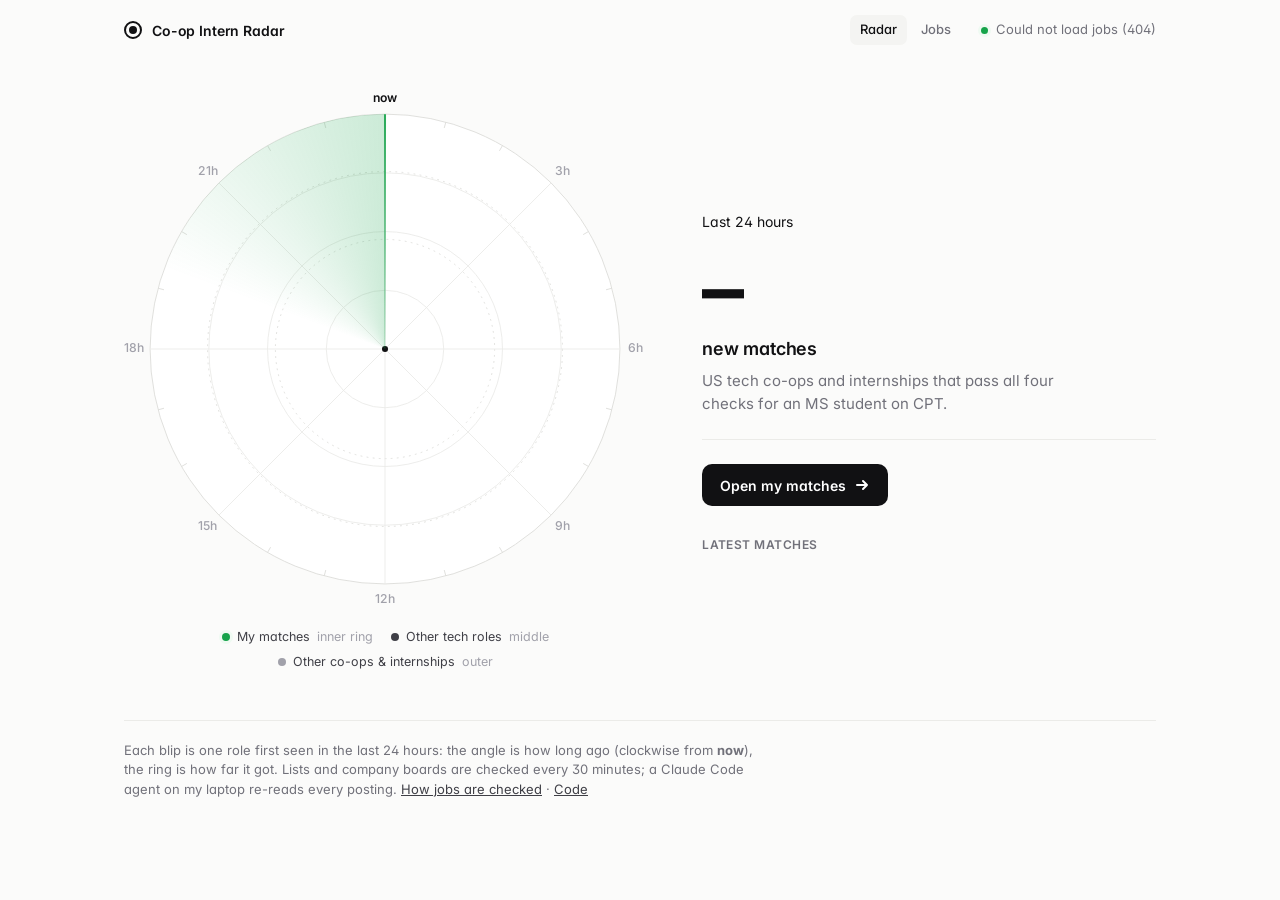
==== commit db8175dd: "Radar home page: the last 24 hours on a radar (angle = how long ago, ring = how far it got), live sw" ====
--- a/site/index.html
+++ b/site/index.html
@@ -4,110 +4,59 @@
 <meta charset="utf-8">
 <meta name="viewport" content="width=device-width, initial-scale=1">
 <title>Co-op Intern Radar</title>
-<meta name="description" content="New US tech co-ops and internships, checked for a master's student on CPT and verified by a Claude Code review agent.">
+<meta name="description" content="A 24-hour radar of new US tech co-ops and internships, checked for a master's student on CPT and verified by a Claude Code review agent.">
 <link rel="preconnect" href="https://fonts.googleapis.com">
 <link rel="preconnect" href="https://fonts.gstatic.com" crossorigin>
 <link rel="stylesheet" href="https://fonts.googleapis.com/css2?family=Inter:wght@400;500;600;700&display=swap">
 <link rel="stylesheet" href="style.css">
+<link rel="stylesheet" href="home.css">
 </head>
 <body>
 <div class="wrap">
   <header class="nav">
-    <div class="logo"><span class="mark" aria-hidden="true"></span>Co-op Intern Radar</div>
+    <a class="logo" href="./"><span class="mark" aria-hidden="true"></span>Co-op Intern Radar</a>
+    <nav class="navlinks" aria-label="Pages"><a href="./" aria-current="page">Radar</a><a href="jobs.html">Jobs</a></nav>
     <div class="live"><i></i><span id="supd">Loading…</span></div>
   </header>
 
-  <section class="hero">
-    <h1>US tech co-ops &amp; internships, verified for MS&nbsp;+&nbsp;CPT</h1>
-    <p class="sub">New roles from the last 2 days. Each one goes through four checks, an AI reader and a Claude&nbsp;Code review.</p>
-    <dl class="kpis">
-      <div><dt>Matches · 24 h</dt><dd id="k24">–</dd></div>
-      <div><dt>Matches · 2 days</dt><dd id="k48">–</dd></div>
-      <div><dt>Claude Code verified</dt><dd id="kcc">–</dd></div>
-      <div><dt>Roles scanned</dt><dd id="kall">–</dd></div>
-    </dl>
-    <ol class="funnel" id="funnel" aria-label="How the list is narrowed"></ol>
-  </section>
+  <main class="home">
+    <section class="scope" aria-label="Jobs of the last 24 hours on a radar">
+      <div class="scope-box" id="scopeBox">
+        <svg id="radar" viewBox="0 0 600 600" role="img" aria-labelledby="radarTitle">
+          <title id="radarTitle">Radar of the last 24 hours</title>
+          <g id="grid"></g>
+          <g id="blips"></g>
+        </svg>
+        <div class="sweep-clip" aria-hidden="true"><div class="sweep" id="sweep"></div></div>
+        <div class="tip" id="tip" role="status" hidden></div>
+      </div>
+      <ul class="rings" aria-label="Rings">
+        <li><i class="b match"></i>My matches <span>inner ring</span></li>
+        <li><i class="b tech"></i>Other tech roles <span>middle</span></li>
+        <li><i class="b other"></i>Other co-ops &amp; internships <span>outer</span></li>
+      </ul>
+    </section>
 
-  <div class="tabs" id="view" role="tablist" aria-label="View">
-    <button data-v="match" role="tab">My matches<span id="vmatch"></span></button>
-    <button data-v="all" role="tab">All co-op &amp; intern<span id="vall"></span></button>
-  </div>
+    <section class="brief" aria-live="polite">
+      <p class="eyebrow">Last 24 hours</p>
+      <p class="big"><span id="n24">–</span><small>new matches</small></p>
+      <p class="lede">US tech co-ops and internships that pass all four checks for an MS student on CPT.</p>
 
-  <section class="toolbar" aria-label="Filters">
-    <div class="row">
-      <label class="search">
-        <svg viewBox="0 0 24 24" aria-hidden="true"><circle cx="11" cy="11" r="7"/><path d="m20 20-3.5-3.5"/></svg>
-        <input id="q" type="search" placeholder="Search company, title or place" aria-label="Search">
-      </label>
-      <div class="seg" id="win" role="group" aria-label="Time window">
-        <button data-v="1">24 h</button><button data-v="2">2 days</button>
+      <ol class="steps" id="steps"></ol>
+
+      <a class="cta" href="jobs.html">Open my matches<svg viewBox="0 0 16 16" aria-hidden="true"><path d="M3 8h10M9 4l4 4-4 4"/></svg></a>
+
+      <div class="latest">
+        <h2>Latest matches</h2>
+        <ol id="latest"></ol>
       </div>
-    </div>
-    <div class="row filters">
-      <div class="seg sm" id="kind" role="group" aria-label="Type">
-        <button data-v="all">All</button><button data-v="co-op">Co-op</button><button data-v="intern">Intern</button>
-      </div>
-      <div class="chips" id="fields" aria-label="Field"></div>
-      <div class="chips" id="places" aria-label="Location"><button data-v="Boston/MA">Boston / MA</button><button data-v="Remote">Remote</button></div>
-      <select id="term" aria-label="Term"><option value="">Any term</option></select>
-      <span class="grow"></span>
-      <label class="toggle"><input type="checkbox" id="ccOnly"><span></span>Claude Code verified</label>
-      <label class="toggle"><input type="checkbox" id="hideDone"><span></span>Hide applied &amp; skipped</label>
-    </div>
-  </section>
-
-  <main>
-    <div class="listhead">
-      <p id="count"></p>
-      <p class="legend">
-        <span><i class="dot ok"></i>Pass</span><span><i class="dot warn"></i>Review</span><span><i class="dot bad"></i>Fail</span><span><i class="dot none"></i>Not read</span>
-      </p>
-    </div>
-    <ol class="jobs" id="jobs"></ol>
-    <p class="empty" id="empty" hidden>No roles match these filters.</p>
+    </section>
   </main>
 
-  <footer class="foot">
-    <section class="how" aria-label="How roles are checked">
-      <div>
-        <h3>Four checks</h3>
-        <dl>
-          <dt>Location</dt><dd>United States, remote-US included.</dd>
-          <dt>Role</dt><dd>AI/ML, Data or Software: a tech word in the title, or strong tech terms in the description.</dd>
-          <dt>Work authorization</dt><dd>No citizenship, green card, clearance or ITAR "U.S. person" rule, and CPT / F-1 not rejected. "No sponsorship" is fine: CPT is the authorization.</dd>
-          <dt>Education</dt><dd>Master's students can apply (not undergraduate-only or PhD-only), and any stated graduation window includes May 2028.</dd>
-        </dl>
-      </div>
-      <div>
-        <h3>Three readers</h3>
-        <dl>
-          <dt>Checks</dt><dd>Rules read the description and quote the sentence behind each answer.</dd>
-          <dt>Agent</dt><dd>An AI reader (gpt-oss-120b) reads the same sentences; every answer must quote the posting word for word.</dd>
-          <dt>Claude Code</dt><dd>A review agent on my laptop reads the full posting again and corrects the page when it is sure. My own decision overrides all three.</dd>
-        </dl>
-      </div>
-    </section>
-    <nav class="elsewhere" aria-label="Search other sites">
-      <span>Elsewhere</span>
-      <a href="https://www.linkedin.com/jobs/search/?keywords=co-op%20OR%20intern&location=United%20States&f_TPR=r86400&f_E=1&sortBy=DD" target="_blank" rel="noopener">LinkedIn</a>
-      <a href="https://www.indeed.com/jobs?q=co-op+OR+intern&l=United+States&fromage=1&sort=date" target="_blank" rel="noopener">Indeed</a>
-      <a href="https://app.joinhandshake.com/login?school=northeastern" target="_blank" rel="noopener">Handshake</a>
-      <a href="https://northeastern-csm.symplicity.com/students/" target="_blank" rel="noopener">NUworks</a>
-      <a href="https://jobright.ai/jobs" target="_blank" rel="noopener">Jobright</a>
-      <a href="https://simplify.jobs/jobs?experience=Internship" target="_blank" rel="noopener">Simplify</a>
-      <a href="https://wellfound.com/jobs" target="_blank" rel="noopener">Wellfound</a>
-      <a href="https://app.joinrunway.io/" target="_blank" rel="noopener">Runway</a>
-      <a href="https://hiring.cafe/" target="_blank" rel="noopener">hiring.cafe</a>
-      <a href="https://www.trueup.io/internships" target="_blank" rel="noopener">TrueUp</a>
-    </nav>
-    <details>
-      <summary>Sources &amp; status</summary>
-      <p id="health" class="health"></p>
-      <p class="health">Lists: <a href="https://github.com/SimplifyJobs/Summer2027-Internships">SimplifyJobs</a>, <a href="https://github.com/vanshb03/Summer2027-Internships">vanshb03</a> (every 30 min). Company boards: Greenhouse, Lever, Ashby, SmartRecruiters, Workday, Oracle Cloud (every ~3 h). Save / Applied / Skip stay in this browser. <a href="https://github.com/dheepakkaran/coop-intern-radar">Code</a></p>
-    </details>
+  <footer class="foot slim">
+    <p>Each blip is one role first seen in the last 24 hours: the angle is how long ago (clockwise from <b>now</b>), the ring is how far it got. Lists and company boards are checked every 30 minutes; a Claude Code agent on my laptop re-reads every posting. <a href="jobs.html">How jobs are checked</a> · <a href="https://github.com/dheepakkaran/coop-intern-radar">Code</a></p>
   </footer>
 </div>
-<script src="app.js"></script>
+<script src="home.js"></script>
 </body>
 </html>
--- a/site/style.css
+++ b/site/style.css
@@ -54,7 +54,11 @@
 
 /* nav */
 .nav { display: flex; justify-content: space-between; align-items: center; height: 60px; }
-.logo { white-space: nowrap; display: inline-flex; align-items: center; gap: 10px; font-weight: 600; letter-spacing: -0.01em; }
+.navlinks { display: flex; gap: 4px; margin-left: auto; margin-right: 20px; }
+.navlinks a { text-decoration: none; color: var(--muted); font-size: 13px; font-weight: 500; padding: 5px 10px; border-radius: 7px; }
+.navlinks a:hover { color: var(--fg); background: var(--soft); }
+.navlinks a[aria-current="page"] { color: var(--fg); background: var(--soft); }
+.logo { text-decoration: none; white-space: nowrap; display: inline-flex; align-items: center; gap: 10px; font-weight: 600; letter-spacing: -0.01em; }
 .mark { width: 18px; height: 18px; border-radius: 50%; border: 2px solid var(--ink); position: relative; }
 .mark::after { content: ""; position: absolute; inset: 3px; border-radius: 50%; background: var(--ink); }
 .live { display: inline-flex; align-items: center; gap: 8px; font-size: 13px; color: var(--muted); }
@@ -160,6 +164,7 @@
 .vt svg { width: 12px; height: 12px; fill: none; stroke: currentColor; stroke-width: 2.4; stroke-linecap: round; stroke-linejoin: round; }
 .vt.on { color: var(--ok); border: 1px solid transparent; background: var(--ok-bg); }
 .vt.cc.on { color: var(--cc); background: var(--cc-bg); }
+.vt.tried { color: var(--warn); background: var(--warn-bg); border: 1px solid transparent; }
 .vt.you { color: var(--on-ink); background: var(--ink); border: 1px solid transparent; }
 .vsep { width: 12px; height: 1px; background: var(--line2); }
 .acts { display: flex; gap: 2px; align-items: center; }
@@ -230,4 +235,7 @@
   .funnel li + li::before { display: none; }
   .live { font-size: 12px; }
   .live .cc-ago { display: none; }
-}
+  .navlinks { margin-right: 8px; }
+  .navlinks a { padding: 5px 7px; }
+  .live span { display: none; }
+}
--- a/site/home.css
+++ b/site/home.css
@@ -0,0 +1,91 @@
+/* Radar home page. Uses the tokens from style.css. */
+:root { --sweep: 22 163 74; --blip-tech: var(--fg2); --blip-other: var(--faint); }
+@media (prefers-color-scheme: dark) { :root:not([data-theme="light"]) { --sweep: 74 222 128; } }
+:root[data-theme="dark"] { --sweep: 74 222 128; }
+
+.home { display: grid; grid-template-columns: minmax(0, 1.15fr) minmax(0, 1fr); gap: 56px; align-items: center; padding: 28px 0 40px; }
+
+/* the scope */
+.scope { min-width: 0; }
+.scope-box { position: relative; width: 100%; max-width: 600px; margin: 0 auto; aspect-ratio: 1; }
+#radar { position: absolute; inset: 0; width: 100%; height: 100%; overflow: visible; }
+.disc { fill: var(--panel); stroke: var(--line2); stroke-width: 1; }
+.ring { fill: none; stroke: var(--line); stroke-width: 1; }
+.ring.band { stroke: var(--line2); stroke-dasharray: 2 5; }
+.spoke { stroke: var(--line); stroke-width: 1; }
+.tick { stroke: var(--line2); stroke-width: 1; }
+.hour { fill: var(--faint); font: 500 14px/1 Inter, ui-sans-serif, system-ui, sans-serif; text-anchor: middle; dominant-baseline: middle; }
+.hour.now { fill: var(--fg); font-weight: 600; }
+.core { fill: var(--ink); }
+
+.blip { cursor: pointer; transition: r .15s; }
+.blip .dot2 { transition: r .15s; }
+.blip.match .dot2 { fill: var(--ok); }
+.blip.match .halo { fill: var(--ok); }
+.blip.tech .dot2 { fill: var(--blip-tech); }
+.blip.other .dot2 { fill: var(--blip-other); }
+.blip .halo { fill: transparent; }
+.blip:hover .dot2, .blip:focus .dot2 { r: 7; }
+.blip:focus { outline: none; }
+.blip:focus-visible .dot2 { stroke: var(--fg); stroke-width: 2; }
+.blip .ring-cc { fill: none; stroke: var(--cc); stroke-width: 1.5; }
+
+.sweep-clip { position: absolute; inset: 5%; border-radius: 50%; overflow: hidden; pointer-events: none; }
+.sweep { position: absolute; inset: 0; border-radius: 50%; will-change: transform;
+  background: conic-gradient(from -70deg, rgb(var(--sweep) / 0) 0deg, rgb(var(--sweep) / .22) 70deg, rgb(var(--sweep) / 0) 70.4deg); }
+.sweep::after { content: ""; position: absolute; left: calc(50% - 1px); top: 0; width: 2px; height: 50%;
+  background: linear-gradient(to top, rgb(var(--sweep) / .1), rgb(var(--sweep) / .9)); border-radius: 2px; }
+
+.tip { position: absolute; z-index: 3; pointer-events: none; max-width: 260px; padding: 9px 11px; border-radius: 9px;
+  background: var(--ink); color: var(--on-ink); font-size: 12.5px; line-height: 1.35; transform: translate(-50%, calc(-100% - 12px));
+  box-shadow: 0 6px 20px rgb(0 0 0 / .18); }
+.tip b { display: block; font-weight: 600; }
+.tip span { opacity: .7; }
+
+.rings { list-style: none; display: flex; justify-content: center; flex-wrap: wrap; gap: 6px 18px; margin: 18px 0 0; padding: 0; font-size: 12.5px; color: var(--fg2); }
+.rings li { display: inline-flex; align-items: center; gap: 7px; }
+.rings span { color: var(--faint); }
+.b { width: 8px; height: 8px; border-radius: 50%; display: inline-block; }
+.b.match { background: var(--ok); box-shadow: 0 0 0 3px var(--ok-bg); }
+.b.tech { background: var(--fg2); }
+.b.other { background: var(--faint); }
+
+/* the brief */
+.brief { min-width: 0; }
+.big { margin: 6px 0 0; font-size: 84px; line-height: 1; font-weight: 650; letter-spacing: -0.04em; font-variant-numeric: tabular-nums; }
+.big small { display: block; margin-top: 10px; font-size: 18px; font-weight: 600; letter-spacing: -0.01em; color: var(--fg); }
+.lede { margin: 12px 0 0; color: var(--muted); font-size: 15px; max-width: 42ch; }
+.steps { list-style: none; margin: 24px 0 0; padding: 0; border-top: 1px solid var(--line); }
+.steps li { display: flex; justify-content: space-between; align-items: baseline; gap: 12px; padding: 10px 0; border-bottom: 1px solid var(--line); font-size: 14px; color: var(--fg2); }
+.steps li b { font-variant-numeric: tabular-nums; font-weight: 600; color: var(--fg); }
+.steps li.hl b { color: var(--ok); }
+.steps li.cc b { color: var(--cc); }
+.cta { display: inline-flex; align-items: center; gap: 8px; margin-top: 24px; height: 42px; padding: 0 18px; border-radius: 10px;
+  background: var(--ink); color: var(--on-ink); text-decoration: none; font-weight: 600; font-size: 14px; }
+.cta svg { width: 16px; height: 16px; fill: none; stroke: currentColor; stroke-width: 2; stroke-linecap: round; stroke-linejoin: round; transition: transform .15s; }
+.cta:hover svg { transform: translateX(3px); }
+.latest { margin-top: 30px; }
+.latest h2 { margin: 0 0 8px; font-size: 12px; font-weight: 600; color: var(--muted); letter-spacing: .04em; text-transform: uppercase; }
+.latest ol { list-style: none; margin: 0; padding: 0; }
+.latest li a { display: grid; grid-template-columns: 1fr auto; gap: 2px 12px; padding: 9px 0; border-top: 1px solid var(--line); text-decoration: none; }
+.latest li:first-child a { border-top: 0; }
+.latest li a:hover .t { text-decoration: underline; text-underline-offset: 3px; text-decoration-color: var(--faint); }
+.latest .c { font-size: 12.5px; color: var(--muted); }
+.latest .t { font-size: 14px; font-weight: 600; grid-column: 1; overflow: hidden; text-overflow: ellipsis; white-space: nowrap; }
+.latest .a { grid-column: 2; grid-row: 1 / span 2; align-self: center; font-size: 12px; color: var(--faint); white-space: nowrap; font-variant-numeric: tabular-nums; }
+.latest .none { padding: 10px 0; color: var(--muted); font-size: 13px; }
+
+.foot.slim { margin-top: 8px; padding-top: 20px; }
+.foot.slim p { margin: 0; color: var(--muted); font-size: 13px; max-width: 80ch; }
+.foot.slim a { color: var(--fg2); }
+
+@media (max-width: 900px) {
+  .home { grid-template-columns: 1fr; gap: 28px; padding-top: 8px; }
+  .big { font-size: 64px; }
+}
+@media (max-width: 640px) {
+  .hour { font-size: 19px; }
+  .rings { gap: 6px 14px; font-size: 12px; }
+  .rings span { display: none; }
+}
+@media (prefers-reduced-motion: reduce) { .sweep { display: none; } }
